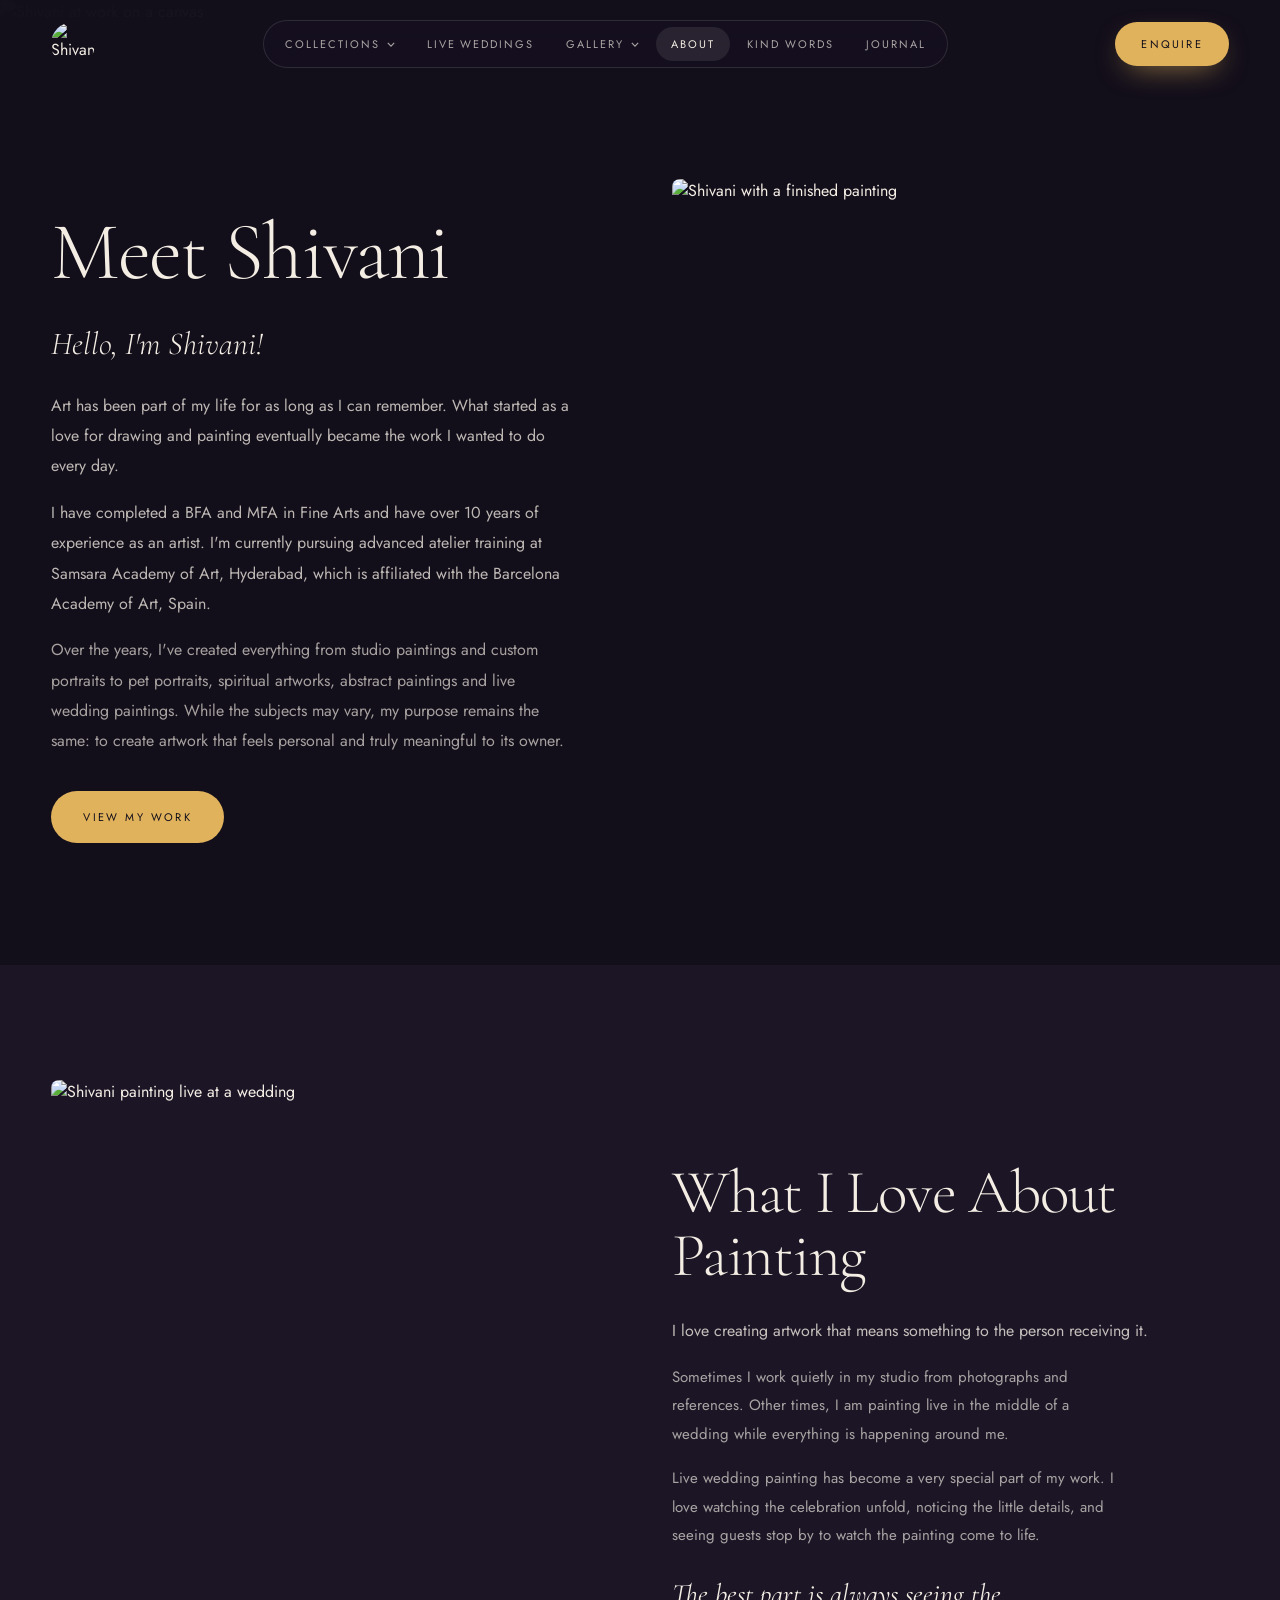
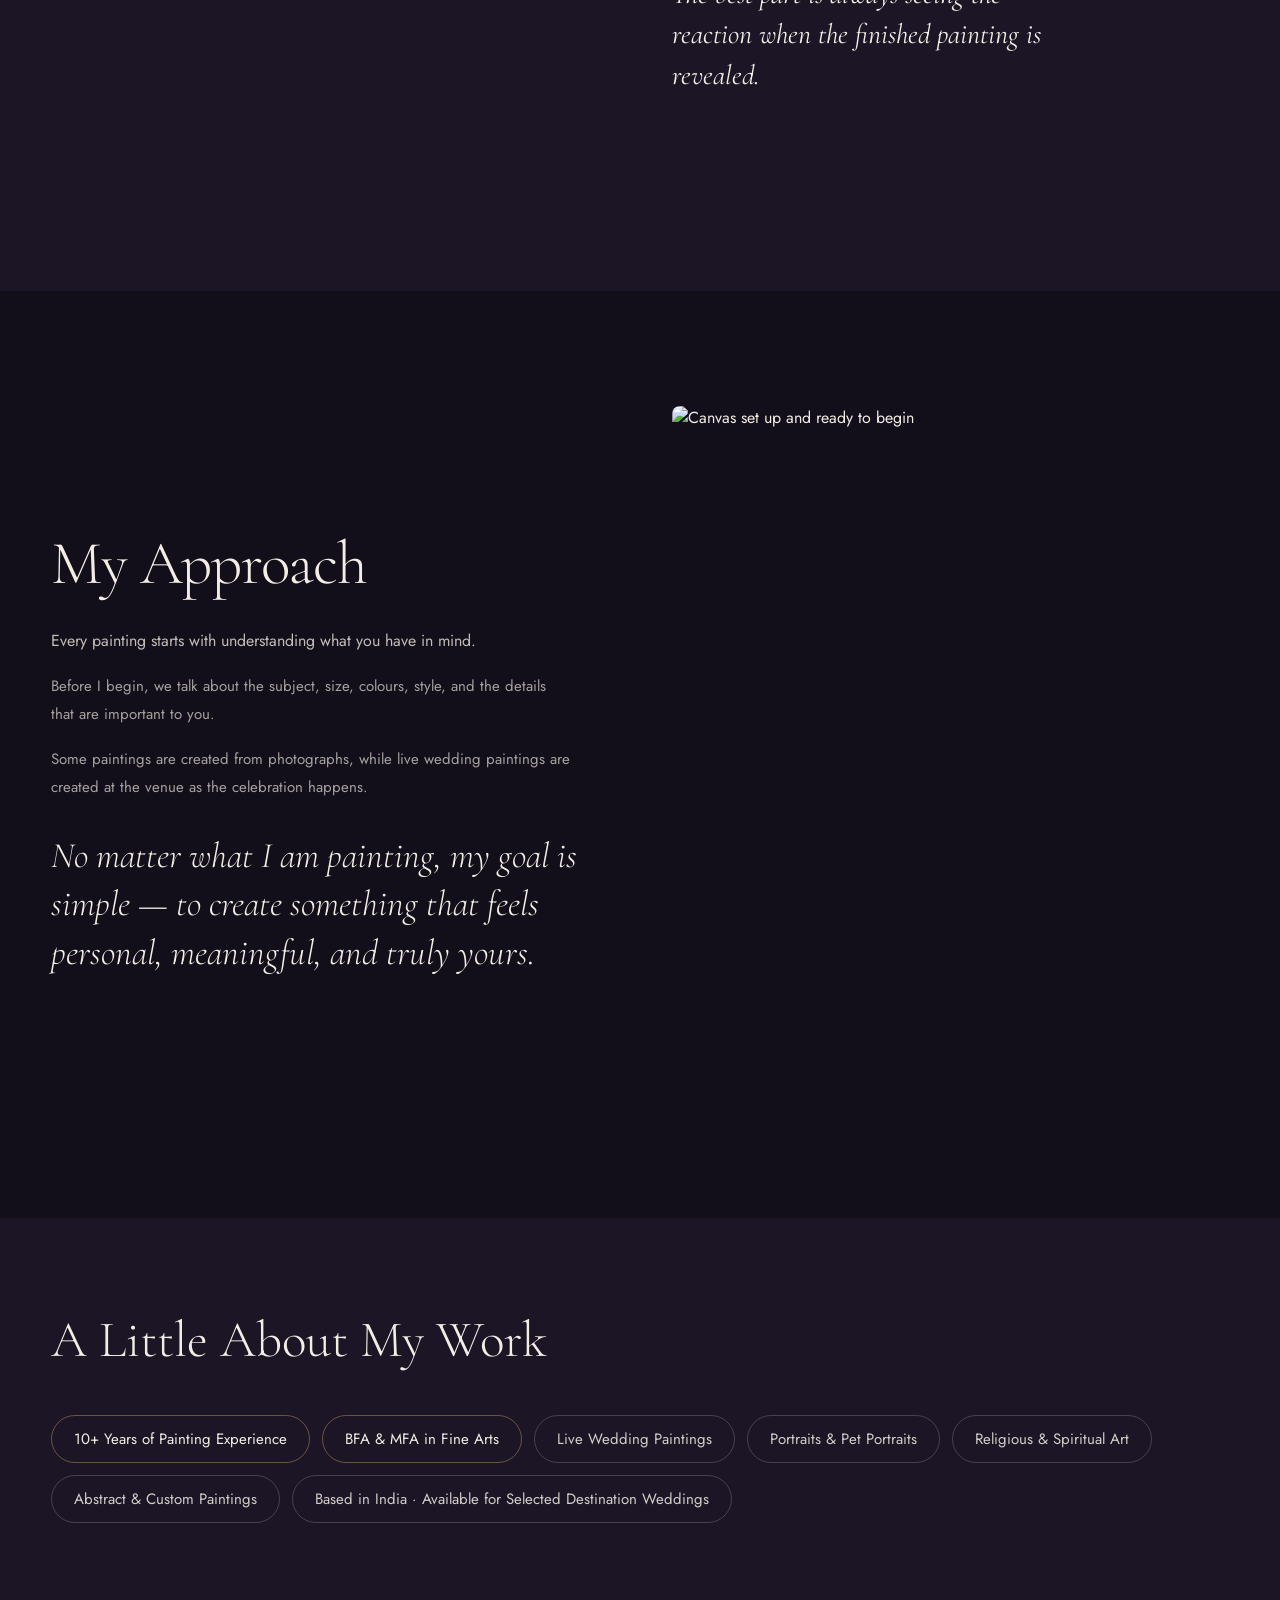
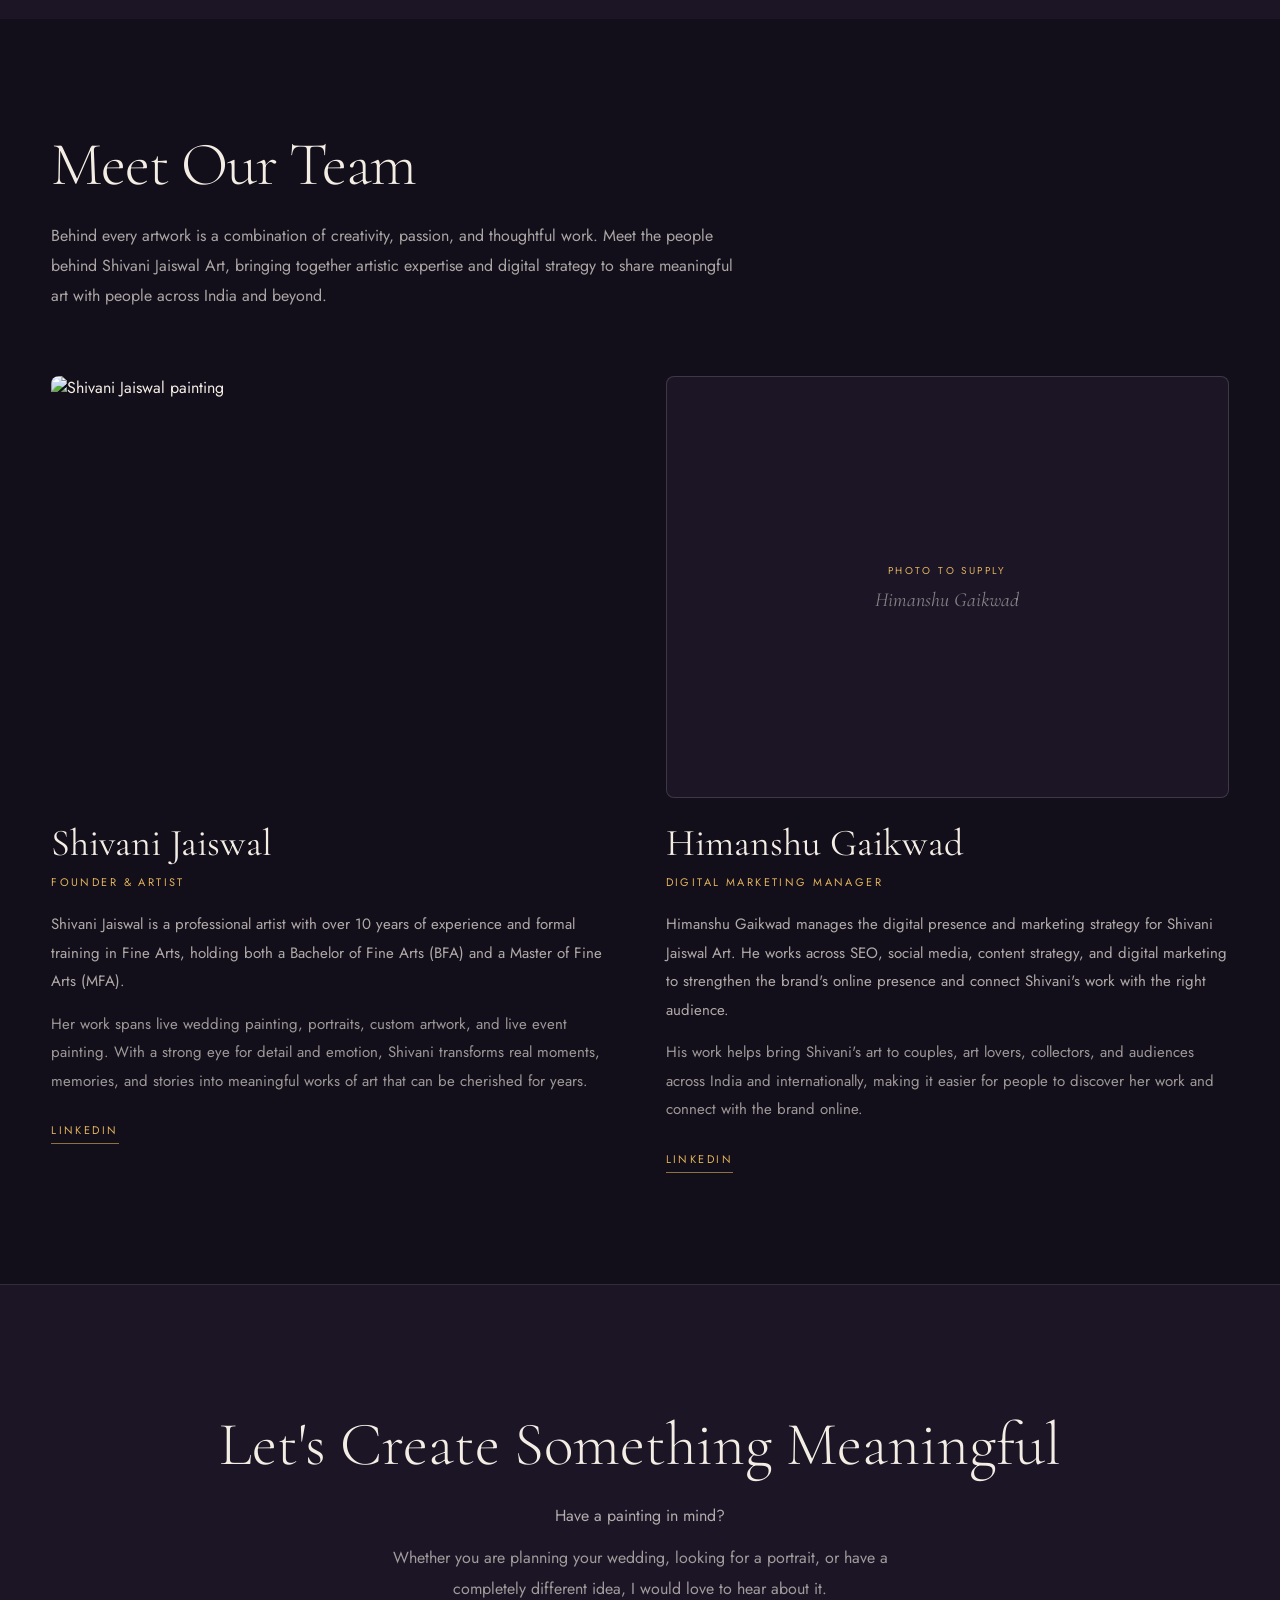
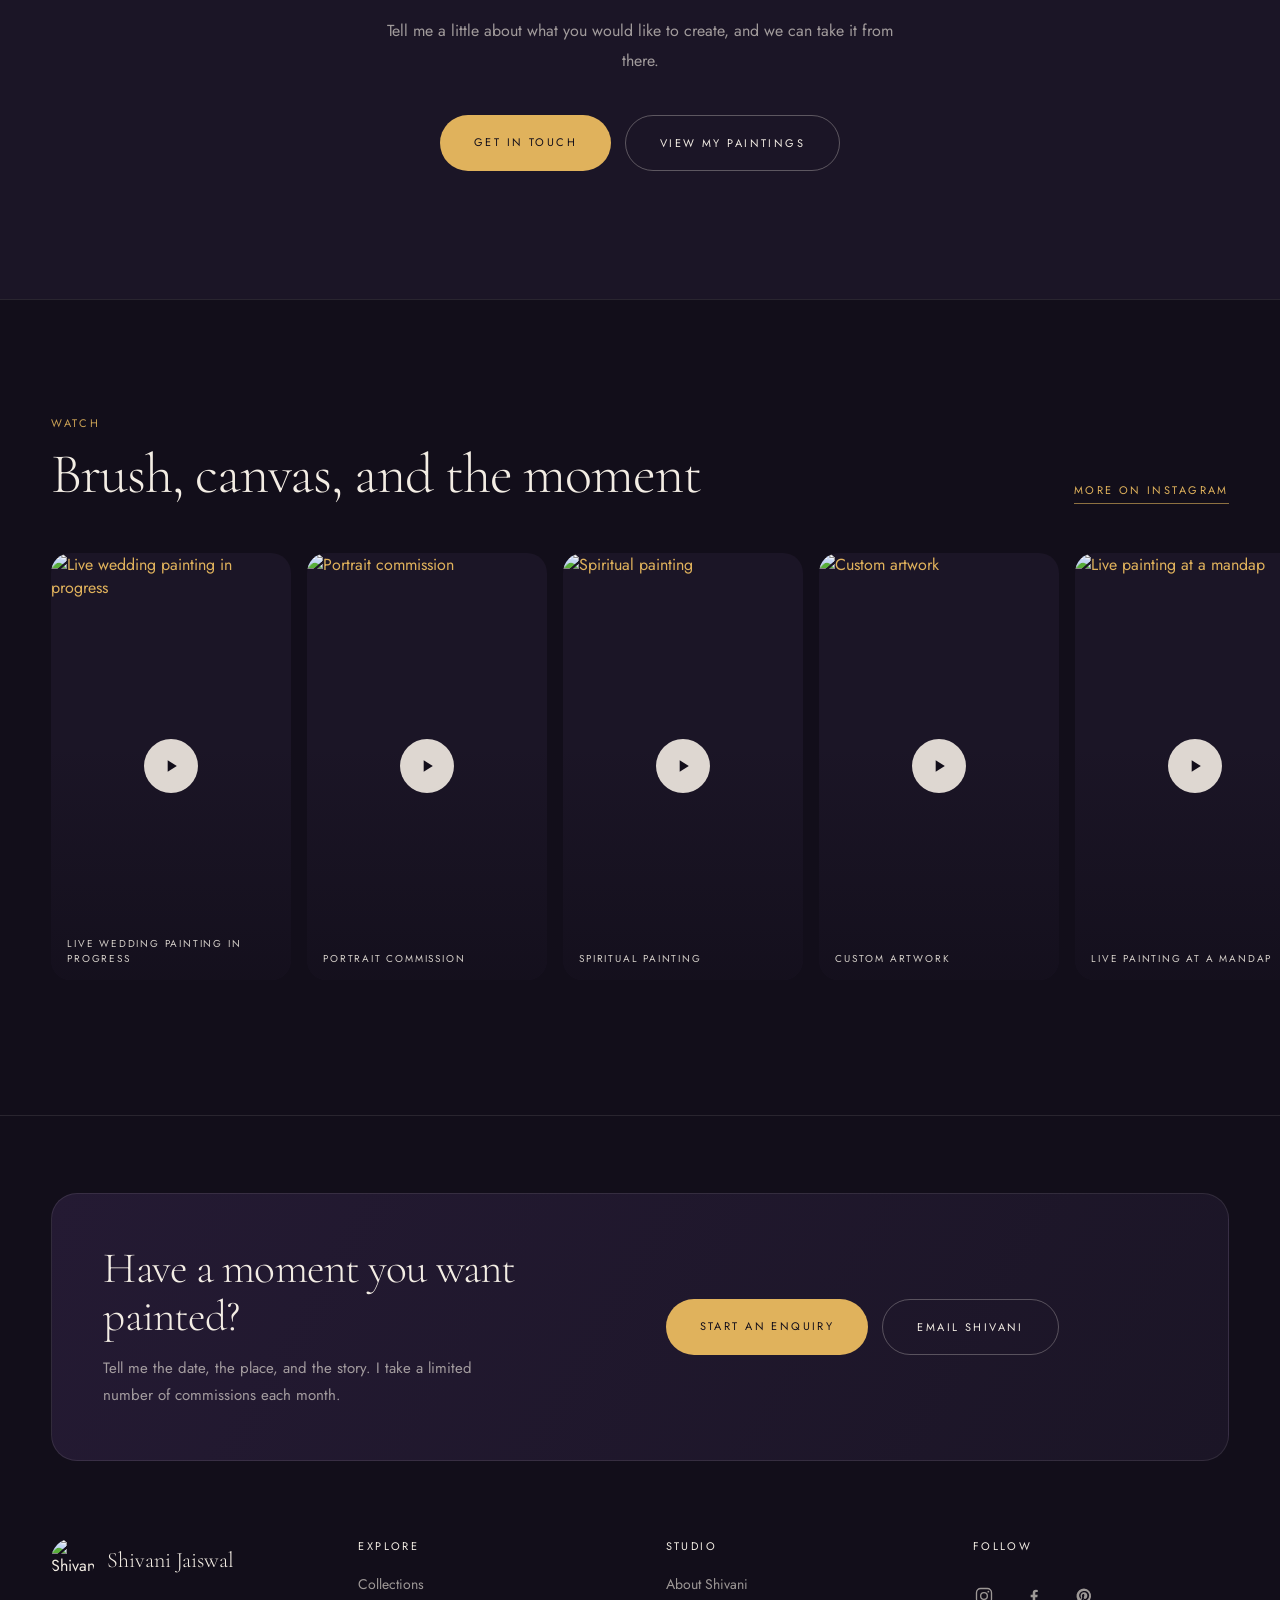
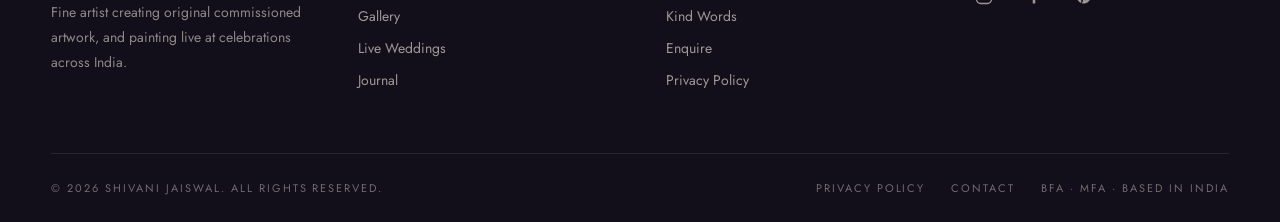
==== About.dc.html @ e884462e "Polish pass: linked home cards, testimonial carousel, even grids Home: shrink and link the "A Few Pi" ====
<!DOCTYPE html>
<html>
<head>
<meta charset="utf-8">
<meta name="viewport" content="width=device-width, initial-scale=1">
<script src="./support.js"></script>
</head>
<body>
<x-dc>
<helmet>
<title>About — Shivani Jaiswal</title>
<link rel="preconnect" href="https://fonts.googleapis.com">
<link rel="preconnect" href="https://fonts.gstatic.com" crossorigin="">
<link href="https://fonts.googleapis.com/css2?family=Cormorant+Garamond:ital,wght@0,300;0,400;1,300;1,400&amp;family=Jost:wght@300;400;500&amp;display=swap" rel="stylesheet">
<style>
  html, body { margin:0; padding:0; background:#120E1A; color:#F3EDE4; }
  body { -webkit-font-smoothing:antialiased; overflow-x:hidden; }
  * { box-sizing:border-box; }
  a { color:#E0B25C; text-decoration:none; }
  a:hover { color:#F3EDE4; }
  ::selection { background:#E0B25C; color:#120E1A; }

  .nav-group { position:relative; }
  .nav-menu { position:absolute; top:calc(100% + 12px); left:50%; transform:translate(-50%,8px); min-width:230px; padding:10px; border-radius:18px; border:1px solid rgba(243,237,228,.12); background:rgba(23,17,35,.96); backdrop-filter:blur(16px); box-shadow:0 30px 60px -24px rgba(0,0,0,.7); opacity:0; visibility:hidden; transition:opacity .25s ease, transform .25s cubic-bezier(.16,1,.3,1), visibility .25s; }
  .nav-group:hover .nav-menu, .nav-group:focus-within .nav-menu { opacity:1; visibility:visible; transform:translate(-50%,0); }
  .nav-menu a { display:block; padding:10px 14px; border-radius:12px; white-space:nowrap; color:rgba(243,237,228,.72) !important; background:transparent !important; }
  .nav-menu a:hover { color:#F3EDE4 !important; background:rgba(243,237,228,.08) !important; }
  .nav-caret { display:inline-block; margin-left:7px; vertical-align:1px; }
  @media (max-width:1024px) { .hero-img { object-position:56% 34% !important; } }
  @media (max-width:780px) { .hero-img { object-position:60% 30% !important; } #hero [data-hero-bg] { inset:0 !important; } .hero-scrim { background:linear-gradient(180deg, rgba(18,14,26,.35) 0%, rgba(18,14,26,.72) 48%, rgba(18,14,26,.96) 100%) !important; } }
  #nav-burger, #nav-scrim { display:none; }
  @media (max-width: 780px) {
    #nav-burger { display:block; width:26px; height:18px; position:relative; cursor:pointer; z-index:61; flex-shrink:0; }
    #nav-burger span { position:absolute; left:0; right:0; height:2px; background:#F3EDE4; transition:transform .3s,opacity .3s; }
    #nav-burger span:nth-child(1) { top:0; }
    #nav-burger span:nth-child(2) { top:8px; }
    #nav-burger span:nth-child(3) { top:16px; }
    header nav { position:fixed; top:0; right:0; width:min(78vw,320px); height:100vh; flex-direction:column !important; flex-wrap:nowrap !important; justify-content:center !important; align-items:flex-start !important; gap:26px !important; padding:100px 44px !important; margin:0; background:#171123 !important; border:0 !important; border-radius:0 !important; backdrop-filter:none !important; box-shadow:-30px 0 60px -20px rgba(0,0,0,.5); transform:translateX(100%); transition:transform .45s cubic-bezier(.16,1,.3,1); z-index:60; font-size:14px !important; }
    header nav a { padding:0 !important; background:transparent !important; }
    header > a[href="Enquire.dc.html"] { display:none !important; }
    #nav-toggle:checked ~ nav { transform:translateX(0); }
    #nav-scrim { display:block; position:fixed; top:0; left:0; width:100vw; height:100vh; background:rgba(10,8,14,.55); opacity:0; pointer-events:none; transition:opacity .35s; z-index:59; }
    #nav-toggle:checked ~ #nav-scrim { opacity:1; pointer-events:auto; }
    .nav-menu { position:static; transform:none !important; opacity:1 !important; visibility:visible !important; min-width:0; padding:6px 0 0; border:0; background:transparent !important; backdrop-filter:none; box-shadow:none; }
    .nav-menu a { padding:8px 0 !important; font-size:12px; letter-spacing:.14em; color:rgba(243,237,228,.55) !important; }
    .nav-caret { display:none; }
    header nav .nav-group { width:100%; }
    #nav-toggle:checked ~ #nav-burger span:nth-child(1) { transform:translateY(8px) rotate(45deg); }
    #nav-toggle:checked ~ #nav-burger span:nth-child(2) { opacity:0; }
    #nav-toggle:checked ~ #nav-burger span:nth-child(3) { transform:translateY(-8px) rotate(-45deg); }
  }
  a:focus-visible, button:focus-visible, summary:focus-visible { outline:2px solid #E0B25C; outline-offset:3px; border-radius:4px; }
  footer a[aria-label]:hover, footer a[aria-label]:focus-visible { color:#E0B25C !important; }
</style>
</helmet>

<main style="font-family:'Jost',sans-serif; background:#120E1A">
  <header style="position:fixed; top:0; left:0; right:0; z-index:60; display:flex; align-items:center; justify-content:space-between; gap:14px 24px; padding:clamp(12px,1.6vw,20px) clamp(20px,4vw,60px)">
    <a href="index.html" style="display:flex; align-items:center; gap:12px; color:#F3EDE4; flex-shrink:0">
      <img src="assets/logo.png" alt="Shivani Jaiswal" style="width:44px; height:44px; border-radius:50%; object-fit:cover">
    </a>
    <input type="checkbox" id="nav-toggle" style="position:absolute; opacity:0; pointer-events:none">
    <label for="nav-toggle" id="nav-burger" aria-label="Toggle menu"><span></span><span></span><span></span></label>
    <nav style="display:flex; align-items:center; gap:2px; padding:6px; border-radius:100px; border:1px solid rgba(243,237,228,.12); background:rgba(23,17,35,.62); backdrop-filter:blur(16px); font-size:11px; letter-spacing:.18em; text-transform:uppercase">
      <span class="nav-group"><a href="Collections.dc.html" style="padding:9px 15px; border-radius:100px; color:rgba(243,237,228,.68); background:transparent; transition:color .3s,background .3s">Collections<svg class="nav-caret" viewBox="0 0 10 6" width="8" height="5" aria-hidden="true"><path d="M1 1l4 4 4-4" fill="none" stroke="currentColor" stroke-width="1.4"></path></svg></a><span class="nav-menu"><a href="Collections.dc.html#portraits">Portraits</a><a href="Collections.dc.html#pets">Pet Portraits</a><a href="Collections.dc.html#spiritual">Spiritual Art</a><a href="Collections.dc.html#abstract">Abstract Art</a><a href="Collections.dc.html#fabric">Fabric Painting</a><a href="Collections.dc.html#custom">Custom Artwork</a><a href="Collections.dc.html#events">Live Event Painting</a><a href="Collections.dc.html#hospitality">Hotels &amp; Hospitality</a><a href="Collections.dc.html#weddings">Live Wedding Painting</a></span></span><a href="Live Wedding Painting.dc.html" style="padding:9px 15px; border-radius:100px; color:rgba(243,237,228,.68); background:transparent; transition:color .3s,background .3s">Live Weddings</a><span class="nav-group"><a href="Gallery.dc.html" style="padding:9px 15px; border-radius:100px; color:rgba(243,237,228,.68); background:transparent; transition:color .3s,background .3s">Gallery<svg class="nav-caret" viewBox="0 0 10 6" width="8" height="5" aria-hidden="true"><path d="M1 1l4 4 4-4" fill="none" stroke="currentColor" stroke-width="1.4"></path></svg></a><span class="nav-menu"><a href="Gallery.dc.html#live-weddings">Live Weddings</a><a href="Gallery.dc.html#portraits">Portraits</a><a href="Gallery.dc.html#pets">Pet Portraits</a><a href="Gallery.dc.html#spiritual">Spiritual Art</a><a href="Gallery.dc.html#custom">Custom Work</a><a href="Gallery.dc.html#behind">Behind the Scenes</a></span></span><a href="About.dc.html" style="padding:9px 15px; border-radius:100px; color:#F3EDE4; background:rgba(243,237,228,.09); transition:color .3s,background .3s">About</a><a href="Kind Words.dc.html" style="padding:9px 15px; border-radius:100px; color:rgba(243,237,228,.68); background:transparent; transition:color .3s,background .3s">Kind Words</a><a href="Blog.dc.html" style="padding:9px 15px; border-radius:100px; color:rgba(243,237,228,.68); background:transparent; transition:color .3s,background .3s">Journal</a>
    </nav>
    <a href="Enquire.dc.html" style="flex-shrink:0; font-size:11px; letter-spacing:.2em; text-transform:uppercase; background:#E0B25C; color:#120E1A; padding:14px 26px; border-radius:100px; box-shadow:0 10px 30px -12px rgba(224,178,92,.8)">Enquire</a>
    <label for="nav-toggle" id="nav-scrim" aria-hidden="true"></label>
  </header>

  <section style="position:relative; min-height:82vh; display:flex; align-items:flex-end; overflow:hidden">
    <img src="assets/about-artist.jpg" alt="Shivani at work on a canvas" class="hero-img" style="position:absolute; inset:0; width:100%; height:100%; object-fit:cover; object-position:50% 30%">
    <div style="position:absolute; inset:0; background:linear-gradient(105deg, rgba(18,14,26,.95) 0%, rgba(18,14,26,.7) 52%, rgba(18,14,26,.35) 100%)"></div>
    <div style="position:absolute; inset:0; background:linear-gradient(180deg, rgba(18,14,26,.8) 0%, rgba(18,14,26,.35) 40%, rgba(18,14,26,.95) 100%)"></div>
    <div style="position:relative; width:100%; padding:clamp(120px,14vw,180px) clamp(20px,4vw,60px) clamp(56px,7vw,96px)">
    <div style="max-width:1440px; margin:0 auto; display:grid; grid-template-columns:repeat(auto-fit,minmax(320px,1fr)); gap:clamp(40px,5vw,84px); align-items:center">
      <div>
        <h1 style="font-family:'Cormorant Garamond',serif; font-weight:300; font-size:clamp(44px,6.4vw,100px); line-height:.98; letter-spacing:-.02em; margin:0 0 30px">Meet Shivani</h1>
        <p style="font-family:'Cormorant Garamond',serif; font-style:italic; font-size:clamp(22px,2.6vw,32px); font-weight:300; line-height:1.4; margin:0 0 24px">Hello, I'm Shivani!</p>
        <p style="font-size:16px; line-height:1.9; margin:0 0 16px; color:rgba(243,237,228,.76); max-width:52ch">Art has been part of my life for as long as I can remember. What started as a love for drawing and painting eventually became the work I wanted to do every day.</p>
        <p style="font-size:16px; line-height:1.9; margin:0 0 16px; color:rgba(243,237,228,.76); max-width:52ch">I have completed a BFA and MFA in Fine Arts and have over 10 years of experience as an artist. I&#x27;m currently pursuing advanced atelier training at Samsara Academy of Art, Hyderabad, which is affiliated with the Barcelona Academy of Art, Spain.</p>
        <p style="font-size:16px; line-height:1.9; margin:0 0 34px; color:rgba(243,237,228,.66); max-width:52ch">Over the years, I&#x27;ve created everything from studio paintings and custom portraits to pet portraits, spiritual artworks, abstract paintings and live wedding paintings. While the subjects may vary, my purpose remains the same: to create artwork that feels personal and truly meaningful to its owner.</p>
        <a href="Gallery.dc.html" style="display:inline-block; font-size:11px; letter-spacing:.22em; text-transform:uppercase; background:#E0B25C; color:#120E1A; padding:18px 32px; border-radius:100px">View My Work</a>
      </div>
      <img src="assets/shivani-with-painting.jpg" alt="Shivani with a finished painting" style="width:100%; aspect-ratio:4/5; object-fit:cover; border-radius:8px">
    </div>
    </div>
  </section>

  <section data-reveal="" style="padding:clamp(70px,9vw,130px) clamp(20px,4vw,60px); background:#1B1526">
    <div style="max-width:1440px; margin:0 auto; display:grid; grid-template-columns:repeat(auto-fit,minmax(320px,1fr)); gap:clamp(36px,5vw,80px); align-items:center">
      <img src="assets/shivani-painting-mandap-live.jpg" alt="Shivani painting live at a wedding" style="width:100%; aspect-ratio:4/5; object-fit:cover; border-radius:8px">
      <div>
        <h2 style="font-family:'Cormorant Garamond',serif; font-weight:300; font-size:clamp(34px,4.8vw,74px); line-height:1.04; letter-spacing:-.02em; margin:0 0 28px">What I Love About Painting</h2>
        <p style="font-size:16px; line-height:1.9; margin:0 0 16px; color:rgba(243,237,228,.78); max-width:50ch">I love creating artwork that means something to the person receiving it.</p>
        <p style="font-size:15px; line-height:1.9; margin:0 0 16px; color:rgba(243,237,228,.66); max-width:50ch">Sometimes I work quietly in my studio from photographs and references. Other times, I am painting live in the middle of a wedding while everything is happening around me.</p>
        <p style="font-size:15px; line-height:1.9; margin:0 0 24px; color:rgba(243,237,228,.66); max-width:50ch">Live wedding painting has become a very special part of my work. I love watching the celebration unfold, noticing the little details, and seeing guests stop by to watch the painting come to life.</p>
        <p style="font-family:'Cormorant Garamond',serif; font-style:italic; font-size:clamp(20px,2.4vw,28px); line-height:1.45; margin:0; max-width:34ch">The best part is always seeing the reaction when the finished painting is revealed.</p>
      </div>
    </div>
  </section>

  <section data-reveal="" style="padding:clamp(70px,9vw,130px) clamp(20px,4vw,60px)">
    <div style="max-width:1440px; margin:0 auto; display:grid; grid-template-columns:repeat(auto-fit,minmax(320px,1fr)); gap:clamp(36px,5vw,80px); align-items:center">
      <div>
        <h2 style="font-family:'Cormorant Garamond',serif; font-weight:300; font-size:clamp(34px,4.8vw,74px); line-height:1.04; letter-spacing:-.02em; margin:0 0 30px">My Approach</h2>
        <p style="font-size:16px; line-height:1.9; margin:0 0 16px; color:rgba(243,237,228,.78); max-width:58ch">Every painting starts with understanding what you have in mind.</p>
        <p style="font-size:15px; line-height:1.9; margin:0 0 16px; color:rgba(243,237,228,.66); max-width:58ch">Before I begin, we talk about the subject, size, colours, style, and the details that are important to you.</p>
        <p style="font-size:15px; line-height:1.9; margin:0 0 30px; color:rgba(243,237,228,.66); max-width:58ch">Some paintings are created from photographs, while live wedding paintings are created at the venue as the celebration happens.</p>
        <p style="font-family:'Cormorant Garamond',serif; font-style:italic; font-size:clamp(22px,2.8vw,36px); font-weight:300; line-height:1.35; margin:0; max-width:38ch">No matter what I am painting, my goal is simple — to create something that feels personal, meaningful, and truly yours.</p>
      </div>
      <img src="assets/live-easel-setup.jpg" alt="Canvas set up and ready to begin" style="width:100%; aspect-ratio:4/5; object-fit:cover; border-radius:8px">
    </div>
  </section>

  <section data-reveal="" style="padding:clamp(60px,7.5vw,110px) clamp(20px,4vw,60px); background:#1B1526">
    <div style="max-width:1440px; margin:0 auto">
      <h2 style="font-family:'Cormorant Garamond',serif; font-weight:300; font-size:clamp(30px,4vw,58px); line-height:1.04; margin:0 0 clamp(30px,3.8vw,48px)">A Little About My Work</h2>
      <div style="display:flex; flex-wrap:wrap; gap:12px">
        <span style="border:1px solid rgba(224,178,92,.4); border-radius:100px; padding:12px 22px; font-size:15px; color:#F3EDE4">10+ Years of Painting Experience</span>
        <span style="border:1px solid rgba(224,178,92,.4); border-radius:100px; padding:12px 22px; font-size:15px; color:#F3EDE4">BFA &amp; MFA in Fine Arts</span>
        <span style="border:1px solid rgba(243,237,228,.2); border-radius:100px; padding:12px 22px; font-size:15px; color:rgba(243,237,228,.85)">Live Wedding Paintings</span>
        <span style="border:1px solid rgba(243,237,228,.2); border-radius:100px; padding:12px 22px; font-size:15px; color:rgba(243,237,228,.85)">Portraits &amp; Pet Portraits</span>
        <span style="border:1px solid rgba(243,237,228,.2); border-radius:100px; padding:12px 22px; font-size:15px; color:rgba(243,237,228,.85)">Religious &amp; Spiritual Art</span>
        <span style="border:1px solid rgba(243,237,228,.2); border-radius:100px; padding:12px 22px; font-size:15px; color:rgba(243,237,228,.85)">Abstract &amp; Custom Paintings</span>
        <span style="border:1px solid rgba(243,237,228,.2); border-radius:100px; padding:12px 22px; font-size:15px; color:rgba(243,237,228,.85)">Based in India · Available for Selected Destination Weddings</span>
      </div>
    </div>
  </section>

  <section id="team" data-reveal="" style="padding:clamp(70px,9vw,130px) clamp(20px,4vw,60px)">
    <div style="max-width:1440px; margin:0 auto">
      <div style="max-width:700px; margin-bottom:clamp(40px,5vw,70px)">
        <h2 style="font-family:'Cormorant Garamond',serif; font-weight:300; font-size:clamp(34px,4.8vw,74px); line-height:1.02; letter-spacing:-.02em; margin:0 0 24px">Meet Our Team</h2>
        <p style="font-size:16px; line-height:1.9; margin:0; color:rgba(243,237,228,.68)">Behind every artwork is a combination of creativity, passion, and thoughtful work. Meet the people behind Shivani Jaiswal Art, bringing together artistic expertise and digital strategy to share meaningful art with people across India and beyond.</p>
      </div>
      <div style="display:grid; grid-template-columns:repeat(auto-fit,minmax(320px,1fr)); gap:clamp(30px,4vw,60px)">
        <article style="display:flex; flex-direction:column; gap:22px">
          <img src="assets/shivani-painting-live.jpg" alt="Shivani Jaiswal painting" style="width:100%; aspect-ratio:4/3; object-fit:cover; object-position:50% 30%; border-radius:8px">
          <div>
            <h3 style="font-family:'Cormorant Garamond',serif; font-weight:400; font-size:clamp(26px,3vw,38px); margin:0 0 8px">Shivani Jaiswal</h3>
            <div style="font-size:11px; letter-spacing:.22em; text-transform:uppercase; color:#E0B25C; margin-bottom:20px">Founder &amp; Artist</div>
            <p style="font-size:15px; line-height:1.9; margin:0 0 14px; color:rgba(243,237,228,.7)">Shivani Jaiswal is a professional artist with over 10 years of experience and formal training in Fine Arts, holding both a Bachelor of Fine Arts (BFA) and a Master of Fine Arts (MFA).</p>
            <p style="font-size:15px; line-height:1.9; margin:0 0 22px; color:rgba(243,237,228,.62)">Her work spans live wedding painting, portraits, custom artwork, and live event painting. With a strong eye for detail and emotion, Shivani transforms real moments, memories, and stories into meaningful works of art that can be cherished for years.</p>
            <a href="https://www.linkedin.com/in/artist-shivani-jaiswal/" style="font-size:11px; letter-spacing:.22em; text-transform:uppercase; border-bottom:1px solid rgba(224,178,92,.6); padding-bottom:5px">LinkedIn</a>
          </div>
        </article>
        <article style="display:flex; flex-direction:column; gap:22px">
          <div style="width:100%; aspect-ratio:4/3; border:1px solid rgba(243,237,228,.16); background:#1B1526; border-radius:8px; display:grid; place-items:center; text-align:center; padding:24px">
            <div>
              <div style="font-size:10px; letter-spacing:.24em; text-transform:uppercase; color:#E0B25C; margin-bottom:10px">Photo to supply</div>
              <div style="font-family:'Cormorant Garamond',serif; font-style:italic; font-size:20px; color:rgba(243,237,228,.5)">Himanshu Gaikwad</div>
            </div>
          </div>
          <div>
            <h3 style="font-family:'Cormorant Garamond',serif; font-weight:400; font-size:clamp(26px,3vw,38px); margin:0 0 8px">Himanshu Gaikwad</h3>
            <div style="font-size:11px; letter-spacing:.22em; text-transform:uppercase; color:#E0B25C; margin-bottom:20px">Digital Marketing Manager</div>
            <p style="font-size:15px; line-height:1.9; margin:0 0 14px; color:rgba(243,237,228,.7)">Himanshu Gaikwad manages the digital presence and marketing strategy for Shivani Jaiswal Art. He works across SEO, social media, content strategy, and digital marketing to strengthen the brand's online presence and connect Shivani's work with the right audience.</p>
            <p style="font-size:15px; line-height:1.9; margin:0 0 22px; color:rgba(243,237,228,.62)">His work helps bring Shivani's art to couples, art lovers, collectors, and audiences across India and internationally, making it easier for people to discover her work and connect with the brand online.</p>
            <a href="https://www.linkedin.com/in/himanshu-gaikwad-digital-marketing/" style="font-size:11px; letter-spacing:.22em; text-transform:uppercase; border-bottom:1px solid rgba(224,178,92,.6); padding-bottom:5px">LinkedIn</a>
          </div>
        </article>
      </div>
    </div>
  </section>

  <section style="border-top:1px solid rgba(243,237,228,.1); padding:clamp(80px,10vw,140px) clamp(20px,4vw,60px); background:#1B1526">
    <div style="max-width:900px; margin:0 auto; text-align:center">
      <h2 style="font-family:'Cormorant Garamond',serif; font-weight:300; font-size:clamp(34px,4.8vw,74px); line-height:1.04; margin:0 0 24px">Let's Create Something Meaningful</h2>
      <p style="font-size:16px; line-height:1.9; margin:0 auto 12px; max-width:52ch; color:rgba(243,237,228,.7)">Have a painting in mind?</p>
      <p style="font-size:16px; line-height:1.9; margin:0 auto 12px; max-width:52ch; color:rgba(243,237,228,.62)">Whether you are planning your wedding, looking for a portrait, or have a completely different idea, I would love to hear about it.</p>
      <p style="font-size:16px; line-height:1.9; margin:0 auto 38px; max-width:52ch; color:rgba(243,237,228,.62)">Tell me a little about what you would like to create, and we can take it from there.</p>
      <div style="display:flex; flex-wrap:wrap; gap:14px; justify-content:center">
        <a href="Enquire.dc.html" style="font-size:11px; letter-spacing:.22em; text-transform:uppercase; background:#E0B25C; color:#120E1A; padding:19px 34px; border-radius:100px">Get in Touch</a>
        <a href="Gallery.dc.html" style="font-size:11px; letter-spacing:.22em; text-transform:uppercase; border:1px solid rgba(243,237,228,.3); color:#F3EDE4; padding:19px 34px; border-radius:100px">View My Paintings</a>
      </div>
    </div>
  </section>

  <section data-video-reel="" data-reveal="" style="border-top:1px solid rgba(243,237,228,.1); padding:clamp(70px,9vw,120px) 0">
    <div style="max-width:1440px; margin:0 auto; padding:0 clamp(20px,4vw,60px); display:flex; flex-wrap:wrap; align-items:flex-end; justify-content:space-between; gap:18px 40px; margin-bottom:clamp(28px,3.4vw,44px)">
      <div>
        <div style="font-size:11px; letter-spacing:.24em; text-transform:uppercase; color:rgba(224,178,92,.9); margin-bottom:14px">Watch</div>
        <h2 style="font-family:'Cormorant Garamond',serif; font-weight:300; font-size:clamp(32px,4.4vw,64px); line-height:1.04; letter-spacing:-.02em; margin:0">Brush, canvas, and the moment</h2>
      </div>
      <a href="https://www.instagram.com/shivanijaiswalart/" target="_blank" rel="noopener" style="font-size:11px; letter-spacing:.22em; text-transform:uppercase; border-bottom:1px solid rgba(224,178,92,.6); padding-bottom:5px">More on Instagram</a>
    </div>
    <div style="display:flex; gap:16px; overflow-x:auto; scroll-snap-type:x mandatory; padding:6px clamp(20px,4vw,60px) 20px; -webkit-overflow-scrolling:touch">
        <a href="https://www.instagram.com/shivanijaiswalart/" target="_blank" rel="noopener" style="position:relative; flex:0 0 auto; width:min(240px,62vw); aspect-ratio:9/16; border-radius:20px; overflow:hidden; scroll-snap-align:center; background:#1B1526; display:block">
          <img src="assets/reel-live-wedding-1.jpg" alt="Live wedding painting in progress" loading="lazy" style="position:absolute; inset:0; width:100%; height:100%; object-fit:cover">
          <span style="position:absolute; inset:0; background:linear-gradient(180deg,rgba(18,14,26,0) 45%,rgba(18,14,26,.75) 100%)"></span>
          <span style="position:absolute; top:50%; left:50%; transform:translate(-50%,-50%); width:54px; height:54px; border-radius:50%; background:rgba(243,237,228,.9); display:flex; align-items:center; justify-content:center">
            <svg viewBox="0 0 24 24" width="20" height="20" aria-hidden="true"><path d="M8 5v14l11-7z" fill="#120E1A"></path></svg>
          </span>
          <span style="position:absolute; left:16px; right:16px; bottom:14px; font-size:10px; letter-spacing:.18em; text-transform:uppercase; color:rgba(243,237,228,.86)">Live wedding painting in progress</span>
        </a>
        <a href="https://www.instagram.com/shivanijaiswalart/" target="_blank" rel="noopener" style="position:relative; flex:0 0 auto; width:min(240px,62vw); aspect-ratio:9/16; border-radius:20px; overflow:hidden; scroll-snap-align:center; background:#1B1526; display:block">
          <img src="assets/reel-portrait.jpg" alt="Portrait commission" loading="lazy" style="position:absolute; inset:0; width:100%; height:100%; object-fit:cover">
          <span style="position:absolute; inset:0; background:linear-gradient(180deg,rgba(18,14,26,0) 45%,rgba(18,14,26,.75) 100%)"></span>
          <span style="position:absolute; top:50%; left:50%; transform:translate(-50%,-50%); width:54px; height:54px; border-radius:50%; background:rgba(243,237,228,.9); display:flex; align-items:center; justify-content:center">
            <svg viewBox="0 0 24 24" width="20" height="20" aria-hidden="true"><path d="M8 5v14l11-7z" fill="#120E1A"></path></svg>
          </span>
          <span style="position:absolute; left:16px; right:16px; bottom:14px; font-size:10px; letter-spacing:.18em; text-transform:uppercase; color:rgba(243,237,228,.86)">Portrait commission</span>
        </a>
        <a href="https://www.instagram.com/shivanijaiswalart/" target="_blank" rel="noopener" style="position:relative; flex:0 0 auto; width:min(240px,62vw); aspect-ratio:9/16; border-radius:20px; overflow:hidden; scroll-snap-align:center; background:#1B1526; display:block">
          <img src="assets/reel-spiritual.jpg" alt="Spiritual painting" loading="lazy" style="position:absolute; inset:0; width:100%; height:100%; object-fit:cover">
          <span style="position:absolute; inset:0; background:linear-gradient(180deg,rgba(18,14,26,0) 45%,rgba(18,14,26,.75) 100%)"></span>
          <span style="position:absolute; top:50%; left:50%; transform:translate(-50%,-50%); width:54px; height:54px; border-radius:50%; background:rgba(243,237,228,.9); display:flex; align-items:center; justify-content:center">
            <svg viewBox="0 0 24 24" width="20" height="20" aria-hidden="true"><path d="M8 5v14l11-7z" fill="#120E1A"></path></svg>
          </span>
          <span style="position:absolute; left:16px; right:16px; bottom:14px; font-size:10px; letter-spacing:.18em; text-transform:uppercase; color:rgba(243,237,228,.86)">Spiritual painting</span>
        </a>
        <a href="https://www.instagram.com/shivanijaiswalart/" target="_blank" rel="noopener" style="position:relative; flex:0 0 auto; width:min(240px,62vw); aspect-ratio:9/16; border-radius:20px; overflow:hidden; scroll-snap-align:center; background:#1B1526; display:block">
          <img src="assets/reel-custom-artwork.jpg" alt="Custom artwork" loading="lazy" style="position:absolute; inset:0; width:100%; height:100%; object-fit:cover">
          <span style="position:absolute; inset:0; background:linear-gradient(180deg,rgba(18,14,26,0) 45%,rgba(18,14,26,.75) 100%)"></span>
          <span style="position:absolute; top:50%; left:50%; transform:translate(-50%,-50%); width:54px; height:54px; border-radius:50%; background:rgba(243,237,228,.9); display:flex; align-items:center; justify-content:center">
            <svg viewBox="0 0 24 24" width="20" height="20" aria-hidden="true"><path d="M8 5v14l11-7z" fill="#120E1A"></path></svg>
          </span>
          <span style="position:absolute; left:16px; right:16px; bottom:14px; font-size:10px; letter-spacing:.18em; text-transform:uppercase; color:rgba(243,237,228,.86)">Custom artwork</span>
        </a>
        <a href="https://www.instagram.com/shivanijaiswalart/" target="_blank" rel="noopener" style="position:relative; flex:0 0 auto; width:min(240px,62vw); aspect-ratio:9/16; border-radius:20px; overflow:hidden; scroll-snap-align:center; background:#1B1526; display:block">
          <img src="assets/reel-live-wedding-2.jpg" alt="Live painting at a mandap" loading="lazy" style="position:absolute; inset:0; width:100%; height:100%; object-fit:cover">
          <span style="position:absolute; inset:0; background:linear-gradient(180deg,rgba(18,14,26,0) 45%,rgba(18,14,26,.75) 100%)"></span>
          <span style="position:absolute; top:50%; left:50%; transform:translate(-50%,-50%); width:54px; height:54px; border-radius:50%; background:rgba(243,237,228,.9); display:flex; align-items:center; justify-content:center">
            <svg viewBox="0 0 24 24" width="20" height="20" aria-hidden="true"><path d="M8 5v14l11-7z" fill="#120E1A"></path></svg>
          </span>
          <span style="position:absolute; left:16px; right:16px; bottom:14px; font-size:10px; letter-spacing:.18em; text-transform:uppercase; color:rgba(243,237,228,.86)">Live painting at a mandap</span>
        </a>
        <a href="https://www.instagram.com/shivanijaiswalart/" target="_blank" rel="noopener" style="position:relative; flex:0 0 auto; width:min(240px,62vw); aspect-ratio:9/16; border-radius:20px; overflow:hidden; scroll-snap-align:center; background:#1B1526; display:block">
          <img src="assets/reel-custom.jpg" alt="A commission being finished" loading="lazy" style="position:absolute; inset:0; width:100%; height:100%; object-fit:cover">
          <span style="position:absolute; inset:0; background:linear-gradient(180deg,rgba(18,14,26,0) 45%,rgba(18,14,26,.75) 100%)"></span>
          <span style="position:absolute; top:50%; left:50%; transform:translate(-50%,-50%); width:54px; height:54px; border-radius:50%; background:rgba(243,237,228,.9); display:flex; align-items:center; justify-content:center">
            <svg viewBox="0 0 24 24" width="20" height="20" aria-hidden="true"><path d="M8 5v14l11-7z" fill="#120E1A"></path></svg>
          </span>
          <span style="position:absolute; left:16px; right:16px; bottom:14px; font-size:10px; letter-spacing:.18em; text-transform:uppercase; color:rgba(243,237,228,.86)">A commission being finished</span>
        </a>
    </div>
  </section>
  <footer style="border-top:1px solid rgba(243,237,228,.1); padding:clamp(50px,6vw,80px) clamp(20px,4vw,60px) 0">
    <div style="max-width:1440px; margin:0 auto">
      <div style="display:grid; grid-template-columns:repeat(auto-fit,minmax(300px,1fr)); gap:clamp(30px,4vw,56px); align-items:center; padding:clamp(32px,4vw,56px); border-radius:26px; background:linear-gradient(120deg,#241A33 0%,#1B1526 100%); border:1px solid rgba(243,237,228,.1)">
        <div>
          <h2 style="font-family:'Cormorant Garamond',serif; font-weight:300; font-size:clamp(28px,3.4vw,48px); line-height:1.1; letter-spacing:-.02em; margin:0 0 14px">Have a moment you want painted?</h2>
          <p style="font-size:15px; line-height:1.8; margin:0; color:rgba(243,237,228,.62); max-width:46ch">Tell me the date, the place, and the story. I take a limited number of commissions each month.</p>
        </div>
        <div style="display:flex; flex-wrap:wrap; gap:14px; justify-self:start">
          <a href="Enquire.dc.html" style="font-size:11px; letter-spacing:.22em; text-transform:uppercase; background:#E0B25C; color:#120E1A; padding:19px 34px; border-radius:100px">Start an Enquiry</a>
          <a href="mailto:hello@shivanijaiswalart.com" style="font-size:11px; letter-spacing:.22em; text-transform:uppercase; border:1px solid rgba(243,237,228,.28); color:#F3EDE4; padding:19px 34px; border-radius:100px">Email Shivani</a>
        </div>
      </div>

      <div style="display:grid; grid-template-columns:repeat(auto-fit,minmax(200px,1fr)); gap:clamp(30px,4vw,56px); padding:clamp(48px,6vw,80px) 0 clamp(36px,4vw,56px)">
        <div style="grid-column:span 1; min-width:220px">
          <a href="index.html" style="display:flex; align-items:center; gap:12px; color:#F3EDE4; margin-bottom:18px">
            <img src="assets/logo.png" alt="Shivani Jaiswal" style="width:44px; height:44px; border-radius:50%; object-fit:cover">
            <span style="font-family:'Cormorant Garamond',serif; font-size:22px; font-weight:300">Shivani Jaiswal</span>
          </a>
          <p style="font-size:14px; line-height:1.8; margin:0; color:rgba(243,237,228,.55); max-width:34ch">Fine artist creating original commissioned artwork, and painting live at celebrations across India.</p>
        </div>
        <div>
          <div style="font-size:11px; letter-spacing:.22em; text-transform:uppercase; color:#F3EDE4; margin-bottom:20px">Explore</div>
          <a href="Collections.dc.html" style="display:block; font-size:14px; color:rgba(243,237,228,.62); margin-bottom:12px">Collections</a><a href="Gallery.dc.html" style="display:block; font-size:14px; color:rgba(243,237,228,.62); margin-bottom:12px">Gallery</a><a href="Live Wedding Painting.dc.html" style="display:block; font-size:14px; color:rgba(243,237,228,.62); margin-bottom:12px">Live Weddings</a><a href="Blog.dc.html" style="display:block; font-size:14px; color:rgba(243,237,228,.62); margin-bottom:12px">Journal</a>
        </div>
        <div>
          <div style="font-size:11px; letter-spacing:.22em; text-transform:uppercase; color:#F3EDE4; margin-bottom:20px">Studio</div>
          <a href="About.dc.html" style="display:block; font-size:14px; color:rgba(243,237,228,.62); margin-bottom:12px">About Shivani</a><a href="Kind Words.dc.html" style="display:block; font-size:14px; color:rgba(243,237,228,.62); margin-bottom:12px">Kind Words</a><a href="Enquire.dc.html" style="display:block; font-size:14px; color:rgba(243,237,228,.62); margin-bottom:12px">Enquire</a><a href="Privacy.dc.html" style="display:block; font-size:14px; color:rgba(243,237,228,.62); margin-bottom:12px">Privacy Policy</a>
        </div>
        <div>
          <div style="font-size:11px; letter-spacing:.22em; text-transform:uppercase; color:#F3EDE4; margin-bottom:20px">Follow</div>
          <div style="display:flex; align-items:center; gap:6px; margin-left:-11px"><a href="https://www.instagram.com/shivanijaiswalart/" target="_blank" rel="noopener" aria-label="Instagram" title="Instagram" style="width:44px; height:44px; display:flex; align-items:center; justify-content:center; color:rgba(243,237,228,.62); transition:color .3s"><svg viewBox="0 0 24 24" width="20" height="20" aria-hidden="true"><rect x="3" y="3" width="18" height="18" rx="5" fill="none" stroke="currentColor" stroke-width="1.6"></rect><circle cx="12" cy="12" r="4" fill="none" stroke="currentColor" stroke-width="1.6"></circle><circle cx="17.2" cy="6.8" r="1.1" fill="currentColor"></circle></svg></a><a href="https://www.facebook.com/" target="_blank" rel="noopener" aria-label="Facebook" title="Facebook" style="width:44px; height:44px; display:flex; align-items:center; justify-content:center; color:rgba(243,237,228,.62); transition:color .3s"><svg viewBox="0 0 24 24" width="20" height="20" aria-hidden="true"><path d="M13.5 21v-7.5h2.5l.4-2.9h-2.9V8.7c0-.85.24-1.42 1.45-1.42h1.55V4.68A20 20 0 0 0 14.24 4.5c-2.24 0-3.77 1.37-3.77 3.88v2.22H8v2.9h2.47V21z" fill="currentColor"></path></svg></a><a href="https://www.pinterest.com/" target="_blank" rel="noopener" aria-label="Pinterest" title="Pinterest" style="width:44px; height:44px; display:flex; align-items:center; justify-content:center; color:rgba(243,237,228,.62); transition:color .3s"><svg viewBox="0 0 24 24" width="20" height="20" aria-hidden="true"><path d="M12 3a9 9 0 0 0-3.28 17.38c-.08-.73-.15-1.85.03-2.65.17-.72 1.1-4.6 1.1-4.6s-.28-.56-.28-1.39c0-1.3.76-2.28 1.7-2.28.8 0 1.19.6 1.19 1.33 0 .8-.51 2-.78 3.12-.22.93.47 1.69 1.39 1.69 1.67 0 2.95-1.76 2.95-4.3 0-2.25-1.61-3.82-3.92-3.82-2.67 0-4.24 2-4.24 4.07 0 .8.31 1.67.7 2.14.08.1.09.18.07.28l-.26 1.06c-.04.17-.14.21-.31.13-1.17-.55-1.9-2.25-1.9-3.63 0-2.95 2.15-5.67 6.2-5.67 3.25 0 5.78 2.32 5.78 5.42 0 3.23-2.04 5.84-4.87 5.84-.95 0-1.84-.5-2.15-1.08l-.58 2.23c-.21.82-.78 1.84-1.17 2.46A9 9 0 1 0 12 3z" fill="currentColor"></path></svg></a></div>
        </div>
      </div>

      <div style="border-top:1px solid rgba(243,237,228,.1); padding:26px 0; display:flex; flex-wrap:wrap; gap:12px 32px; justify-content:space-between; font-size:11px; letter-spacing:.18em; text-transform:uppercase; color:rgba(243,237,228,.42)">
        <div>&copy; 2026 Shivani Jaiswal. All rights reserved.</div>
        <div style="display:flex; flex-wrap:wrap; gap:12px 26px">
          <a href="Privacy.dc.html" style="color:rgba(243,237,228,.42)">Privacy Policy</a>
          <a href="Enquire.dc.html" style="color:rgba(243,237,228,.42)">Contact</a>
          <span>BFA &middot; MFA &middot; Based in India</span>
        </div>
      </div>
    </div>
  </footer>
</main>

</x-dc>
<script type="text/x-dc" data-dc-script>
class Component extends DCLogic {
  componentDidMount() {
    if (window.matchMedia('(prefers-reduced-motion: reduce)').matches) return;
    const els = Array.from(document.querySelectorAll('[data-reveal]'));
    els.forEach(el => {
      el.style.opacity = '0';
      el.style.transform = 'translateY(28px)';
      el.style.transition = 'opacity .9s cubic-bezier(.16,1,.3,1), transform .9s cubic-bezier(.16,1,.3,1)';
    });
    const io = new IntersectionObserver(entries => {
      entries.forEach(e => {
        if (e.isIntersecting) {
          e.target.style.opacity = '1';
          e.target.style.transform = 'none';
          io.unobserve(e.target);
        }
      });
    }, { threshold: 0.08 });
    els.forEach(el => io.observe(el));
  }
}
</script>
</body>
</html>
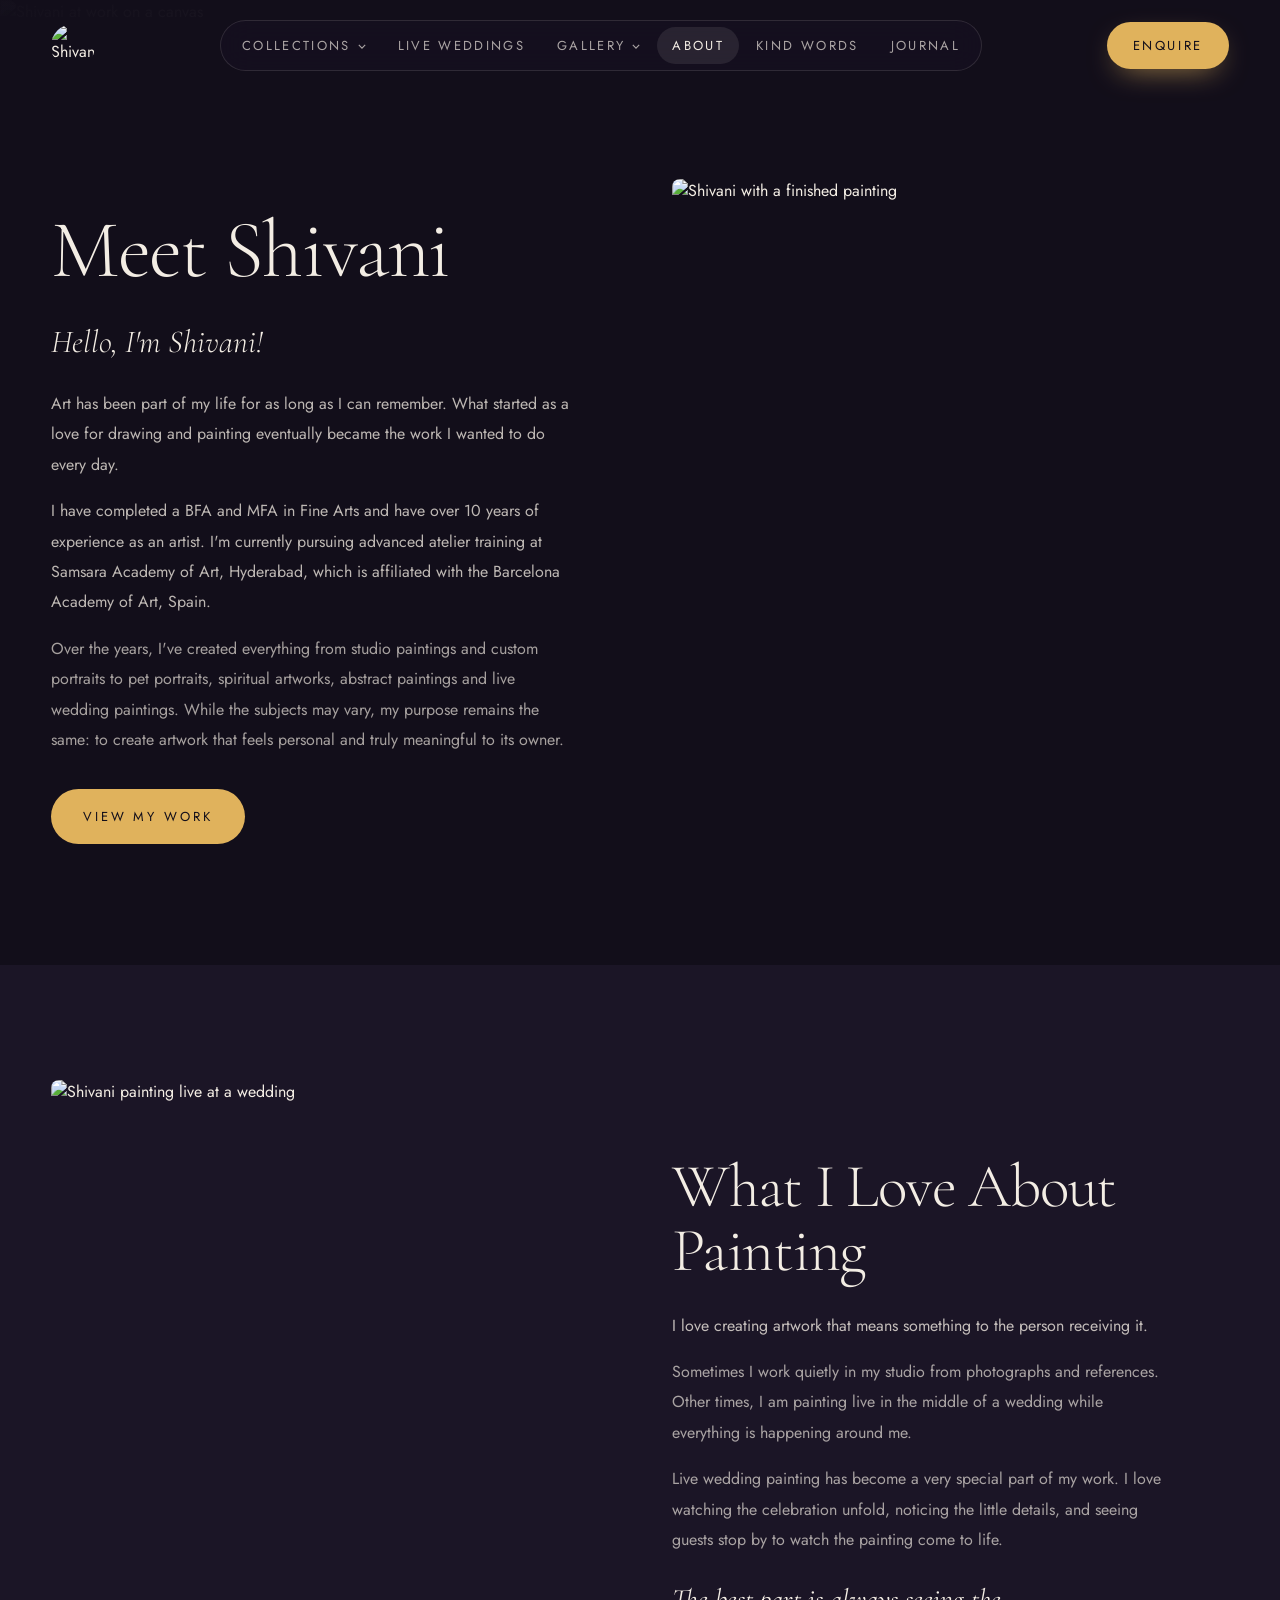
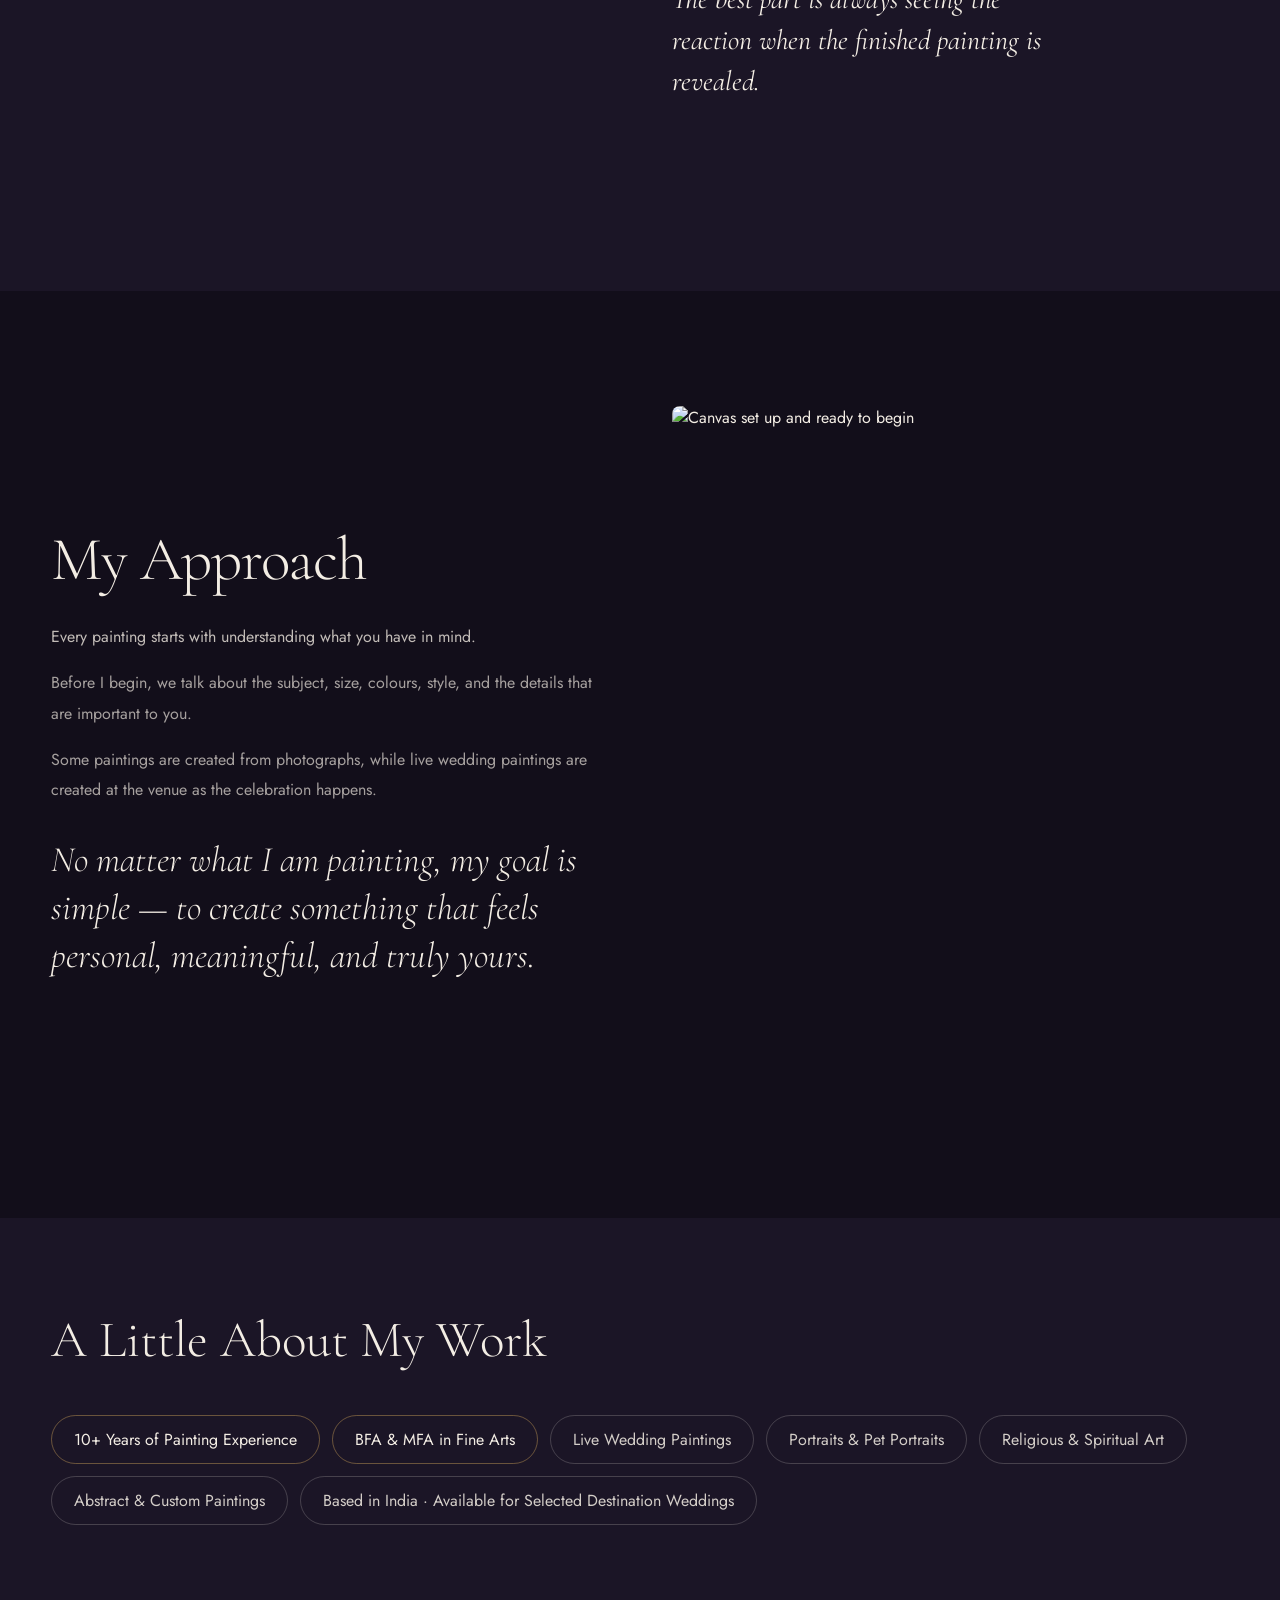
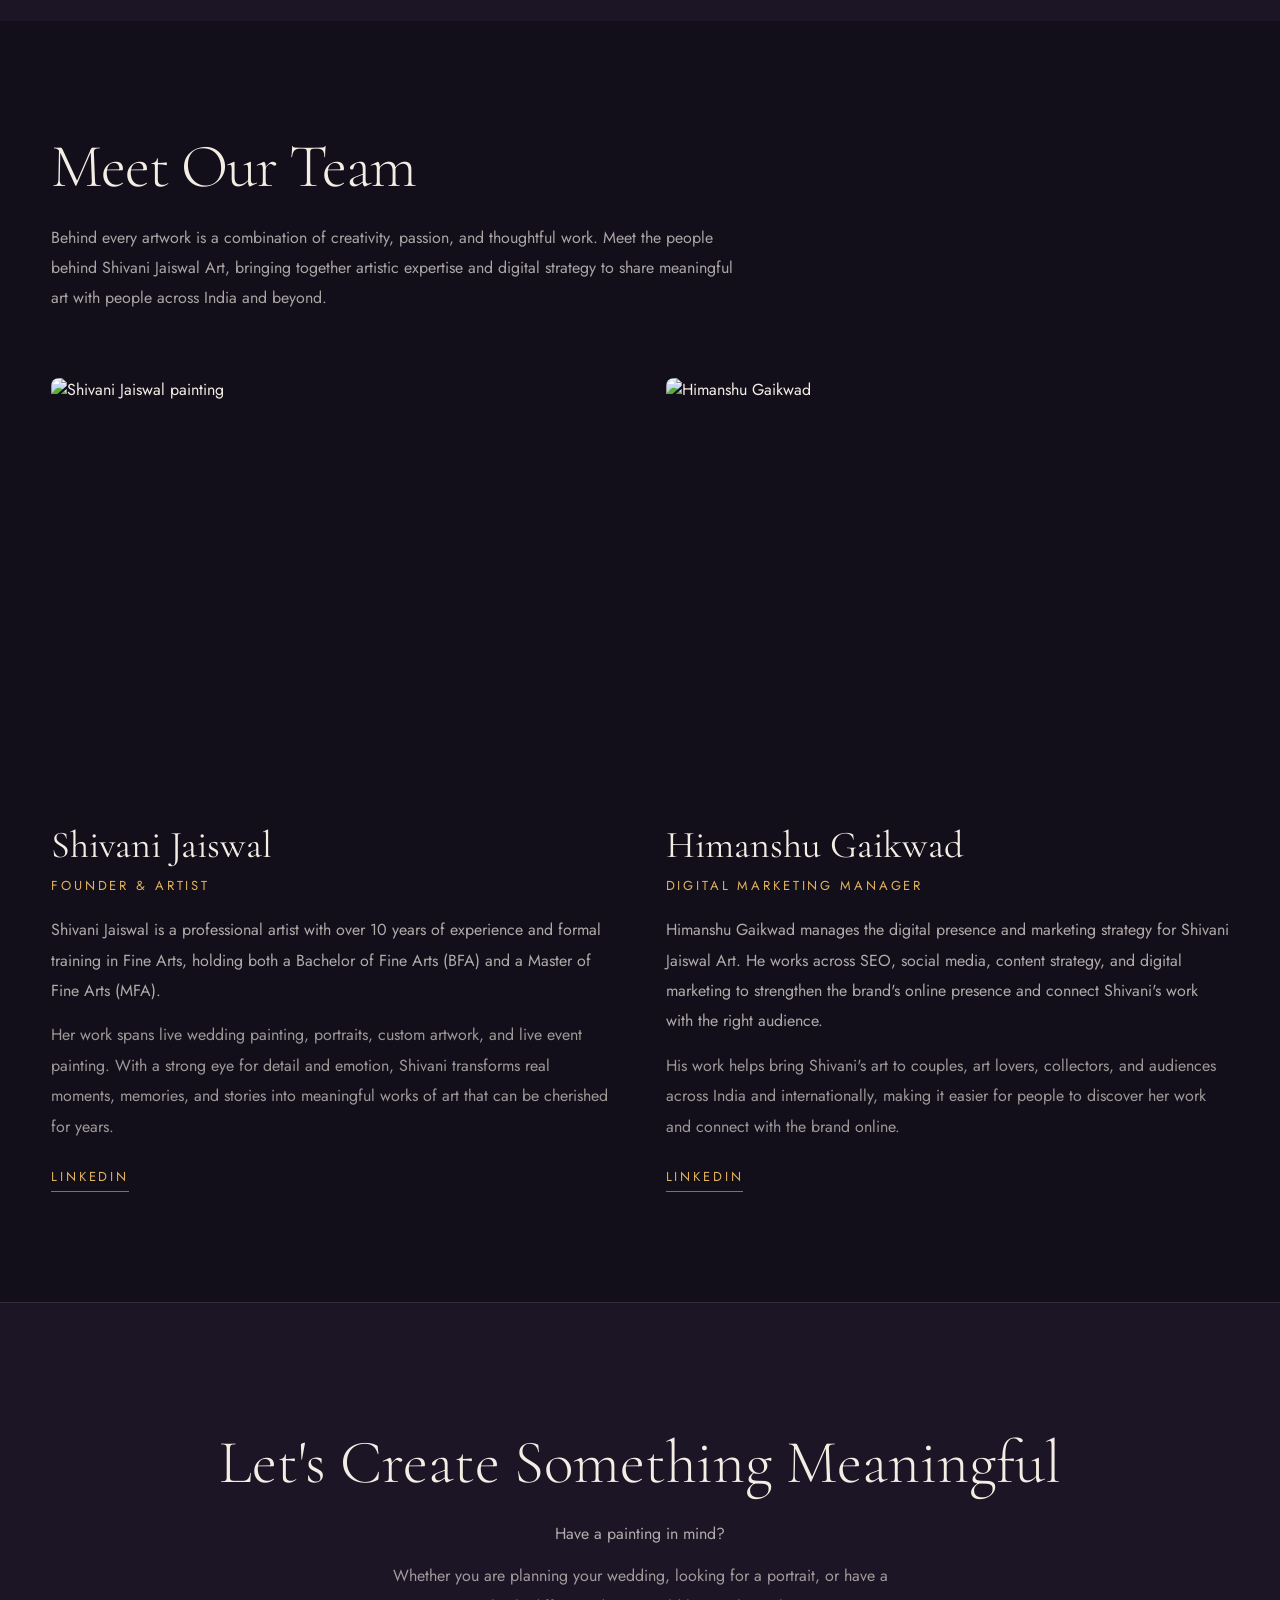
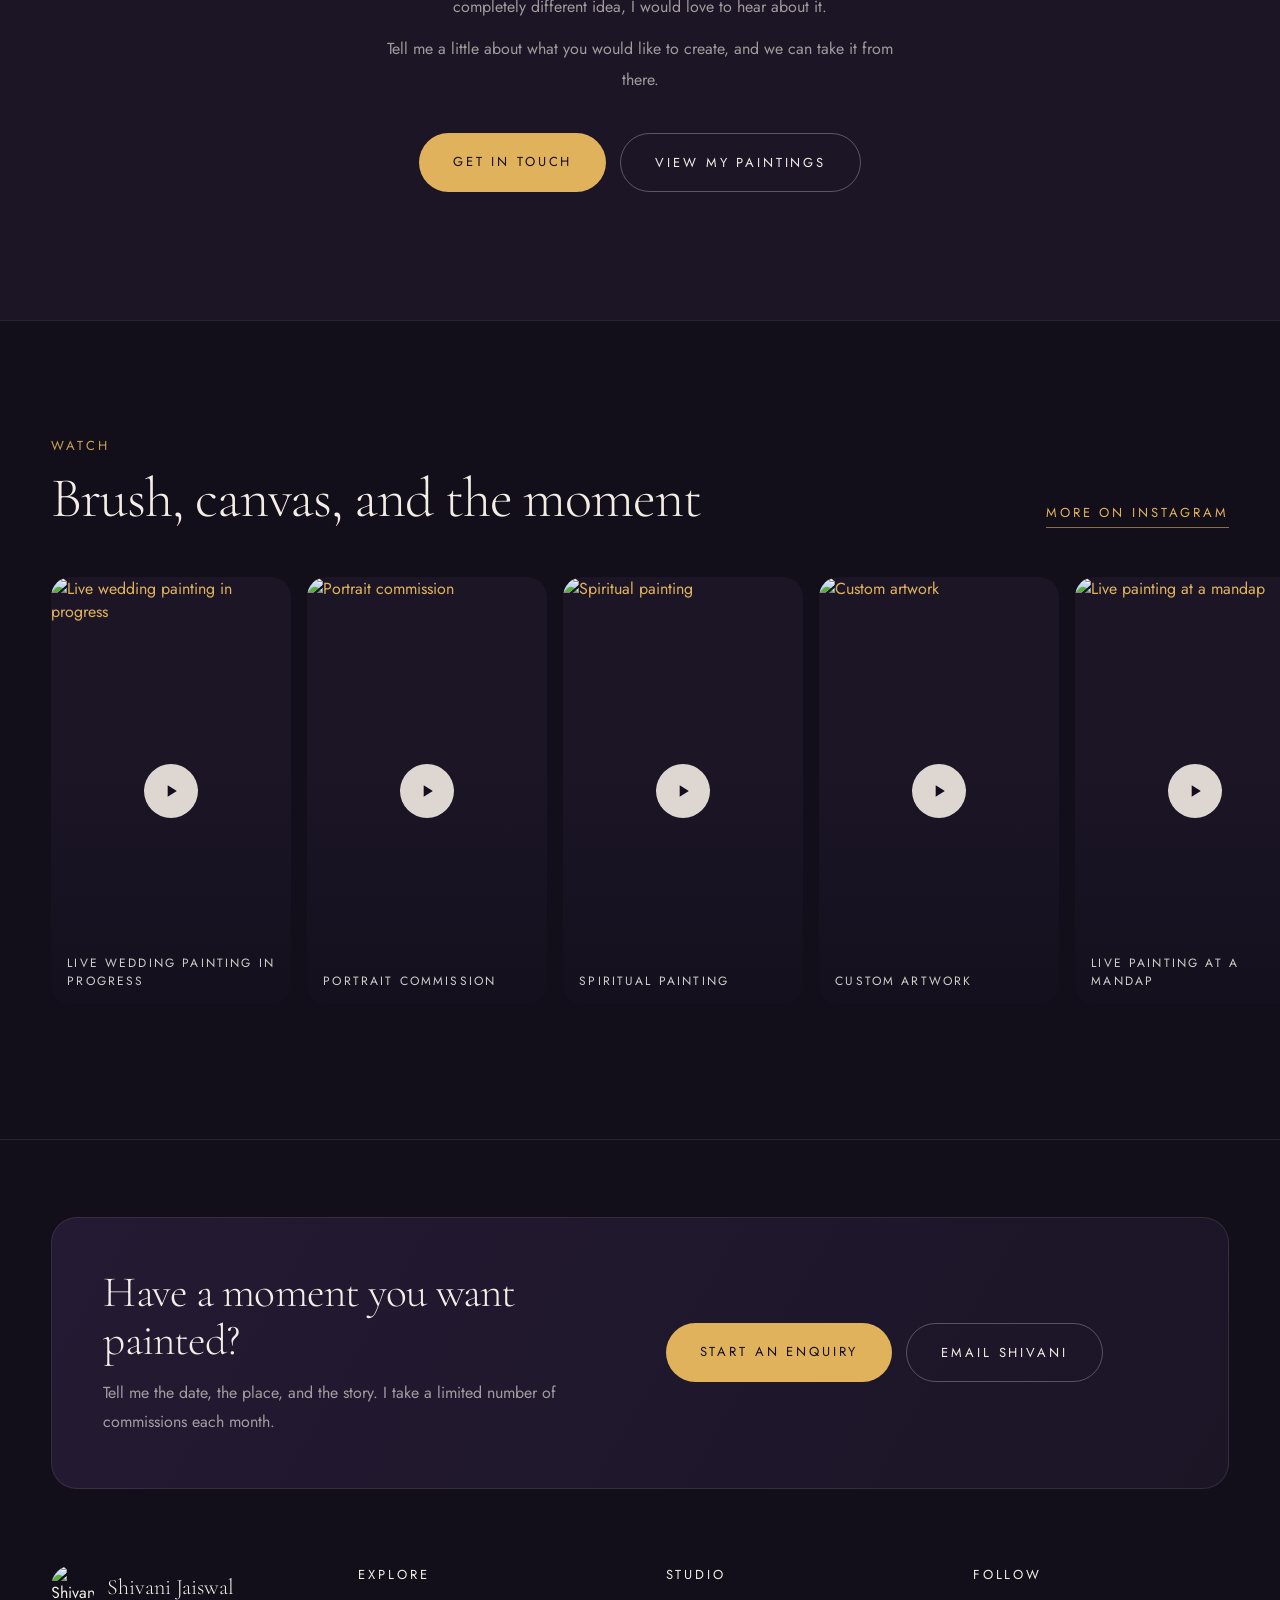
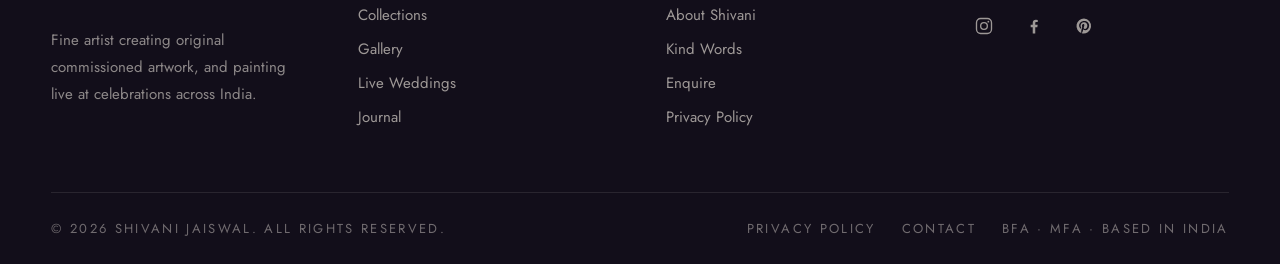
==== commit 6ea7d78f: "Fix small fonts, dedupe homepage sections, expand footer socials, clean up copy - Bump small text (1" ====
--- a/About.dc.html
+++ b/About.dc.html
@@ -35,14 +35,14 @@
     #nav-burger span:nth-child(1) { top:0; }
     #nav-burger span:nth-child(2) { top:8px; }
     #nav-burger span:nth-child(3) { top:16px; }
-    header nav { position:fixed; top:0; right:0; width:min(78vw,320px); height:100vh; flex-direction:column !important; flex-wrap:nowrap !important; justify-content:center !important; align-items:flex-start !important; gap:26px !important; padding:100px 44px !important; margin:0; background:#171123 !important; border:0 !important; border-radius:0 !important; backdrop-filter:none !important; box-shadow:-30px 0 60px -20px rgba(0,0,0,.5); transform:translateX(100%); transition:transform .45s cubic-bezier(.16,1,.3,1); z-index:60; font-size:14px !important; }
+    header nav { position:fixed; top:0; right:0; width:min(78vw,320px); height:100vh; flex-direction:column !important; flex-wrap:nowrap !important; justify-content:center !important; align-items:flex-start !important; gap:26px !important; padding:100px 44px !important; margin:0; background:#171123 !important; border:0 !important; border-radius:0 !important; backdrop-filter:none !important; box-shadow:-30px 0 60px -20px rgba(0,0,0,.5); transform:translateX(100%); transition:transform .45s cubic-bezier(.16,1,.3,1); z-index:60; font-size:15px !important; }
     header nav a { padding:0 !important; background:transparent !important; }
     header > a[href="Enquire.dc.html"] { display:none !important; }
     #nav-toggle:checked ~ nav { transform:translateX(0); }
     #nav-scrim { display:block; position:fixed; top:0; left:0; width:100vw; height:100vh; background:rgba(10,8,14,.55); opacity:0; pointer-events:none; transition:opacity .35s; z-index:59; }
     #nav-toggle:checked ~ #nav-scrim { opacity:1; pointer-events:auto; }
     .nav-menu { position:static; transform:none !important; opacity:1 !important; visibility:visible !important; min-width:0; padding:6px 0 0; border:0; background:transparent !important; backdrop-filter:none; box-shadow:none; }
-    .nav-menu a { padding:8px 0 !important; font-size:12px; letter-spacing:.14em; color:rgba(243,237,228,.55) !important; }
+    .nav-menu a { padding:8px 0 !important; font-size:14px; letter-spacing:.14em; color:rgba(243,237,228,.55) !important; }
     .nav-caret { display:none; }
     header nav .nav-group { width:100%; }
     #nav-toggle:checked ~ #nav-burger span:nth-child(1) { transform:translateY(8px) rotate(45deg); }
@@ -61,10 +61,10 @@
     </a>
     <input type="checkbox" id="nav-toggle" style="position:absolute; opacity:0; pointer-events:none">
     <label for="nav-toggle" id="nav-burger" aria-label="Toggle menu"><span></span><span></span><span></span></label>
-    <nav style="display:flex; align-items:center; gap:2px; padding:6px; border-radius:100px; border:1px solid rgba(243,237,228,.12); background:rgba(23,17,35,.62); backdrop-filter:blur(16px); font-size:11px; letter-spacing:.18em; text-transform:uppercase">
+    <nav style="display:flex; align-items:center; gap:2px; padding:6px; border-radius:100px; border:1px solid rgba(243,237,228,.12); background:rgba(23,17,35,.62); backdrop-filter:blur(16px); font-size:13px; letter-spacing:.18em; text-transform:uppercase">
       <span class="nav-group"><a href="Collections.dc.html" style="padding:9px 15px; border-radius:100px; color:rgba(243,237,228,.68); background:transparent; transition:color .3s,background .3s">Collections<svg class="nav-caret" viewBox="0 0 10 6" width="8" height="5" aria-hidden="true"><path d="M1 1l4 4 4-4" fill="none" stroke="currentColor" stroke-width="1.4"></path></svg></a><span class="nav-menu"><a href="Collections.dc.html#portraits">Portraits</a><a href="Collections.dc.html#pets">Pet Portraits</a><a href="Collections.dc.html#spiritual">Spiritual Art</a><a href="Collections.dc.html#abstract">Abstract Art</a><a href="Collections.dc.html#fabric">Fabric Painting</a><a href="Collections.dc.html#custom">Custom Artwork</a><a href="Collections.dc.html#events">Live Event Painting</a><a href="Collections.dc.html#hospitality">Hotels &amp; Hospitality</a><a href="Collections.dc.html#weddings">Live Wedding Painting</a></span></span><a href="Live Wedding Painting.dc.html" style="padding:9px 15px; border-radius:100px; color:rgba(243,237,228,.68); background:transparent; transition:color .3s,background .3s">Live Weddings</a><span class="nav-group"><a href="Gallery.dc.html" style="padding:9px 15px; border-radius:100px; color:rgba(243,237,228,.68); background:transparent; transition:color .3s,background .3s">Gallery<svg class="nav-caret" viewBox="0 0 10 6" width="8" height="5" aria-hidden="true"><path d="M1 1l4 4 4-4" fill="none" stroke="currentColor" stroke-width="1.4"></path></svg></a><span class="nav-menu"><a href="Gallery.dc.html#live-weddings">Live Weddings</a><a href="Gallery.dc.html#portraits">Portraits</a><a href="Gallery.dc.html#pets">Pet Portraits</a><a href="Gallery.dc.html#spiritual">Spiritual Art</a><a href="Gallery.dc.html#custom">Custom Work</a><a href="Gallery.dc.html#behind">Behind the Scenes</a></span></span><a href="About.dc.html" style="padding:9px 15px; border-radius:100px; color:#F3EDE4; background:rgba(243,237,228,.09); transition:color .3s,background .3s">About</a><a href="Kind Words.dc.html" style="padding:9px 15px; border-radius:100px; color:rgba(243,237,228,.68); background:transparent; transition:color .3s,background .3s">Kind Words</a><a href="Blog.dc.html" style="padding:9px 15px; border-radius:100px; color:rgba(243,237,228,.68); background:transparent; transition:color .3s,background .3s">Journal</a>
     </nav>
-    <a href="Enquire.dc.html" style="flex-shrink:0; font-size:11px; letter-spacing:.2em; text-transform:uppercase; background:#E0B25C; color:#120E1A; padding:14px 26px; border-radius:100px; box-shadow:0 10px 30px -12px rgba(224,178,92,.8)">Enquire</a>
+    <a href="Enquire.dc.html" style="flex-shrink:0; font-size:13px; letter-spacing:.2em; text-transform:uppercase; background:#E0B25C; color:#120E1A; padding:14px 26px; border-radius:100px; box-shadow:0 10px 30px -12px rgba(224,178,92,.8)">Enquire</a>
     <label for="nav-toggle" id="nav-scrim" aria-hidden="true"></label>
   </header>
 
@@ -80,7 +80,7 @@
         <p style="font-size:16px; line-height:1.9; margin:0 0 16px; color:rgba(243,237,228,.76); max-width:52ch">Art has been part of my life for as long as I can remember. What started as a love for drawing and painting eventually became the work I wanted to do every day.</p>
         <p style="font-size:16px; line-height:1.9; margin:0 0 16px; color:rgba(243,237,228,.76); max-width:52ch">I have completed a BFA and MFA in Fine Arts and have over 10 years of experience as an artist. I&#x27;m currently pursuing advanced atelier training at Samsara Academy of Art, Hyderabad, which is affiliated with the Barcelona Academy of Art, Spain.</p>
         <p style="font-size:16px; line-height:1.9; margin:0 0 34px; color:rgba(243,237,228,.66); max-width:52ch">Over the years, I&#x27;ve created everything from studio paintings and custom portraits to pet portraits, spiritual artworks, abstract paintings and live wedding paintings. While the subjects may vary, my purpose remains the same: to create artwork that feels personal and truly meaningful to its owner.</p>
-        <a href="Gallery.dc.html" style="display:inline-block; font-size:11px; letter-spacing:.22em; text-transform:uppercase; background:#E0B25C; color:#120E1A; padding:18px 32px; border-radius:100px">View My Work</a>
+        <a href="Gallery.dc.html" style="display:inline-block; font-size:13px; letter-spacing:.22em; text-transform:uppercase; background:#E0B25C; color:#120E1A; padding:18px 32px; border-radius:100px">View My Work</a>
       </div>
       <img src="assets/shivani-with-painting.jpg" alt="Shivani with a finished painting" style="width:100%; aspect-ratio:4/5; object-fit:cover; border-radius:8px">
     </div>
@@ -93,8 +93,8 @@
       <div>
         <h2 style="font-family:'Cormorant Garamond',serif; font-weight:300; font-size:clamp(34px,4.8vw,74px); line-height:1.04; letter-spacing:-.02em; margin:0 0 28px">What I Love About Painting</h2>
         <p style="font-size:16px; line-height:1.9; margin:0 0 16px; color:rgba(243,237,228,.78); max-width:50ch">I love creating artwork that means something to the person receiving it.</p>
-        <p style="font-size:15px; line-height:1.9; margin:0 0 16px; color:rgba(243,237,228,.66); max-width:50ch">Sometimes I work quietly in my studio from photographs and references. Other times, I am painting live in the middle of a wedding while everything is happening around me.</p>
-        <p style="font-size:15px; line-height:1.9; margin:0 0 24px; color:rgba(243,237,228,.66); max-width:50ch">Live wedding painting has become a very special part of my work. I love watching the celebration unfold, noticing the little details, and seeing guests stop by to watch the painting come to life.</p>
+        <p style="font-size:16px; line-height:1.9; margin:0 0 16px; color:rgba(243,237,228,.66); max-width:50ch">Sometimes I work quietly in my studio from photographs and references. Other times, I am painting live in the middle of a wedding while everything is happening around me.</p>
+        <p style="font-size:16px; line-height:1.9; margin:0 0 24px; color:rgba(243,237,228,.66); max-width:50ch">Live wedding painting has become a very special part of my work. I love watching the celebration unfold, noticing the little details, and seeing guests stop by to watch the painting come to life.</p>
         <p style="font-family:'Cormorant Garamond',serif; font-style:italic; font-size:clamp(20px,2.4vw,28px); line-height:1.45; margin:0; max-width:34ch">The best part is always seeing the reaction when the finished painting is revealed.</p>
       </div>
     </div>
@@ -105,8 +105,8 @@
       <div>
         <h2 style="font-family:'Cormorant Garamond',serif; font-weight:300; font-size:clamp(34px,4.8vw,74px); line-height:1.04; letter-spacing:-.02em; margin:0 0 30px">My Approach</h2>
         <p style="font-size:16px; line-height:1.9; margin:0 0 16px; color:rgba(243,237,228,.78); max-width:58ch">Every painting starts with understanding what you have in mind.</p>
-        <p style="font-size:15px; line-height:1.9; margin:0 0 16px; color:rgba(243,237,228,.66); max-width:58ch">Before I begin, we talk about the subject, size, colours, style, and the details that are important to you.</p>
-        <p style="font-size:15px; line-height:1.9; margin:0 0 30px; color:rgba(243,237,228,.66); max-width:58ch">Some paintings are created from photographs, while live wedding paintings are created at the venue as the celebration happens.</p>
+        <p style="font-size:16px; line-height:1.9; margin:0 0 16px; color:rgba(243,237,228,.66); max-width:58ch">Before I begin, we talk about the subject, size, colours, style, and the details that are important to you.</p>
+        <p style="font-size:16px; line-height:1.9; margin:0 0 30px; color:rgba(243,237,228,.66); max-width:58ch">Some paintings are created from photographs, while live wedding paintings are created at the venue as the celebration happens.</p>
         <p style="font-family:'Cormorant Garamond',serif; font-style:italic; font-size:clamp(22px,2.8vw,36px); font-weight:300; line-height:1.35; margin:0; max-width:38ch">No matter what I am painting, my goal is simple — to create something that feels personal, meaningful, and truly yours.</p>
       </div>
       <img src="assets/live-easel-setup.jpg" alt="Canvas set up and ready to begin" style="width:100%; aspect-ratio:4/5; object-fit:cover; border-radius:8px">
@@ -117,13 +117,13 @@
     <div style="max-width:1440px; margin:0 auto">
       <h2 style="font-family:'Cormorant Garamond',serif; font-weight:300; font-size:clamp(30px,4vw,58px); line-height:1.04; margin:0 0 clamp(30px,3.8vw,48px)">A Little About My Work</h2>
       <div style="display:flex; flex-wrap:wrap; gap:12px">
-        <span style="border:1px solid rgba(224,178,92,.4); border-radius:100px; padding:12px 22px; font-size:15px; color:#F3EDE4">10+ Years of Painting Experience</span>
-        <span style="border:1px solid rgba(224,178,92,.4); border-radius:100px; padding:12px 22px; font-size:15px; color:#F3EDE4">BFA &amp; MFA in Fine Arts</span>
-        <span style="border:1px solid rgba(243,237,228,.2); border-radius:100px; padding:12px 22px; font-size:15px; color:rgba(243,237,228,.85)">Live Wedding Paintings</span>
-        <span style="border:1px solid rgba(243,237,228,.2); border-radius:100px; padding:12px 22px; font-size:15px; color:rgba(243,237,228,.85)">Portraits &amp; Pet Portraits</span>
-        <span style="border:1px solid rgba(243,237,228,.2); border-radius:100px; padding:12px 22px; font-size:15px; color:rgba(243,237,228,.85)">Religious &amp; Spiritual Art</span>
-        <span style="border:1px solid rgba(243,237,228,.2); border-radius:100px; padding:12px 22px; font-size:15px; color:rgba(243,237,228,.85)">Abstract &amp; Custom Paintings</span>
-        <span style="border:1px solid rgba(243,237,228,.2); border-radius:100px; padding:12px 22px; font-size:15px; color:rgba(243,237,228,.85)">Based in India · Available for Selected Destination Weddings</span>
+        <span style="border:1px solid rgba(224,178,92,.4); border-radius:100px; padding:12px 22px; font-size:16px; color:#F3EDE4">10+ Years of Painting Experience</span>
+        <span style="border:1px solid rgba(224,178,92,.4); border-radius:100px; padding:12px 22px; font-size:16px; color:#F3EDE4">BFA &amp; MFA in Fine Arts</span>
+        <span style="border:1px solid rgba(243,237,228,.2); border-radius:100px; padding:12px 22px; font-size:16px; color:rgba(243,237,228,.85)">Live Wedding Paintings</span>
+        <span style="border:1px solid rgba(243,237,228,.2); border-radius:100px; padding:12px 22px; font-size:16px; color:rgba(243,237,228,.85)">Portraits &amp; Pet Portraits</span>
+        <span style="border:1px solid rgba(243,237,228,.2); border-radius:100px; padding:12px 22px; font-size:16px; color:rgba(243,237,228,.85)">Religious &amp; Spiritual Art</span>
+        <span style="border:1px solid rgba(243,237,228,.2); border-radius:100px; padding:12px 22px; font-size:16px; color:rgba(243,237,228,.85)">Abstract &amp; Custom Paintings</span>
+        <span style="border:1px solid rgba(243,237,228,.2); border-radius:100px; padding:12px 22px; font-size:16px; color:rgba(243,237,228,.85)">Based in India · Available for Selected Destination Weddings</span>
       </div>
     </div>
   </section>
@@ -139,25 +139,20 @@
           <img src="assets/shivani-painting-live.jpg" alt="Shivani Jaiswal painting" style="width:100%; aspect-ratio:4/3; object-fit:cover; object-position:50% 30%; border-radius:8px">
           <div>
             <h3 style="font-family:'Cormorant Garamond',serif; font-weight:400; font-size:clamp(26px,3vw,38px); margin:0 0 8px">Shivani Jaiswal</h3>
-            <div style="font-size:11px; letter-spacing:.22em; text-transform:uppercase; color:#E0B25C; margin-bottom:20px">Founder &amp; Artist</div>
-            <p style="font-size:15px; line-height:1.9; margin:0 0 14px; color:rgba(243,237,228,.7)">Shivani Jaiswal is a professional artist with over 10 years of experience and formal training in Fine Arts, holding both a Bachelor of Fine Arts (BFA) and a Master of Fine Arts (MFA).</p>
-            <p style="font-size:15px; line-height:1.9; margin:0 0 22px; color:rgba(243,237,228,.62)">Her work spans live wedding painting, portraits, custom artwork, and live event painting. With a strong eye for detail and emotion, Shivani transforms real moments, memories, and stories into meaningful works of art that can be cherished for years.</p>
-            <a href="https://www.linkedin.com/in/artist-shivani-jaiswal/" style="font-size:11px; letter-spacing:.22em; text-transform:uppercase; border-bottom:1px solid rgba(224,178,92,.6); padding-bottom:5px">LinkedIn</a>
+            <div style="font-size:13px; letter-spacing:.22em; text-transform:uppercase; color:#E0B25C; margin-bottom:20px">Founder &amp; Artist</div>
+            <p style="font-size:16px; line-height:1.9; margin:0 0 14px; color:rgba(243,237,228,.7)">Shivani Jaiswal is a professional artist with over 10 years of experience and formal training in Fine Arts, holding both a Bachelor of Fine Arts (BFA) and a Master of Fine Arts (MFA).</p>
+            <p style="font-size:16px; line-height:1.9; margin:0 0 22px; color:rgba(243,237,228,.62)">Her work spans live wedding painting, portraits, custom artwork, and live event painting. With a strong eye for detail and emotion, Shivani transforms real moments, memories, and stories into meaningful works of art that can be cherished for years.</p>
+            <a href="https://www.linkedin.com/in/artist-shivani-jaiswal/" style="font-size:13px; letter-spacing:.22em; text-transform:uppercase; border-bottom:1px solid rgba(224,178,92,.6); padding-bottom:5px">LinkedIn</a>
           </div>
         </article>
         <article style="display:flex; flex-direction:column; gap:22px">
-          <div style="width:100%; aspect-ratio:4/3; border:1px solid rgba(243,237,228,.16); background:#1B1526; border-radius:8px; display:grid; place-items:center; text-align:center; padding:24px">
-            <div>
-              <div style="font-size:10px; letter-spacing:.24em; text-transform:uppercase; color:#E0B25C; margin-bottom:10px">Photo to supply</div>
-              <div style="font-family:'Cormorant Garamond',serif; font-style:italic; font-size:20px; color:rgba(243,237,228,.5)">Himanshu Gaikwad</div>
-            </div>
-          </div>
+          <img src="assets/himanshu-gaikwad.jpg" alt="Himanshu Gaikwad" style="width:100%; aspect-ratio:4/3; object-fit:cover; object-position:60% 25%; border-radius:8px">
           <div>
             <h3 style="font-family:'Cormorant Garamond',serif; font-weight:400; font-size:clamp(26px,3vw,38px); margin:0 0 8px">Himanshu Gaikwad</h3>
-            <div style="font-size:11px; letter-spacing:.22em; text-transform:uppercase; color:#E0B25C; margin-bottom:20px">Digital Marketing Manager</div>
-            <p style="font-size:15px; line-height:1.9; margin:0 0 14px; color:rgba(243,237,228,.7)">Himanshu Gaikwad manages the digital presence and marketing strategy for Shivani Jaiswal Art. He works across SEO, social media, content strategy, and digital marketing to strengthen the brand's online presence and connect Shivani's work with the right audience.</p>
-            <p style="font-size:15px; line-height:1.9; margin:0 0 22px; color:rgba(243,237,228,.62)">His work helps bring Shivani's art to couples, art lovers, collectors, and audiences across India and internationally, making it easier for people to discover her work and connect with the brand online.</p>
-            <a href="https://www.linkedin.com/in/himanshu-gaikwad-digital-marketing/" style="font-size:11px; letter-spacing:.22em; text-transform:uppercase; border-bottom:1px solid rgba(224,178,92,.6); padding-bottom:5px">LinkedIn</a>
+            <div style="font-size:13px; letter-spacing:.22em; text-transform:uppercase; color:#E0B25C; margin-bottom:20px">Digital Marketing Manager</div>
+            <p style="font-size:16px; line-height:1.9; margin:0 0 14px; color:rgba(243,237,228,.7)">Himanshu Gaikwad manages the digital presence and marketing strategy for Shivani Jaiswal Art. He works across SEO, social media, content strategy, and digital marketing to strengthen the brand's online presence and connect Shivani's work with the right audience.</p>
+            <p style="font-size:16px; line-height:1.9; margin:0 0 22px; color:rgba(243,237,228,.62)">His work helps bring Shivani's art to couples, art lovers, collectors, and audiences across India and internationally, making it easier for people to discover her work and connect with the brand online.</p>
+            <a href="https://www.linkedin.com/in/himanshu-gaikwad-digital-marketing/" style="font-size:13px; letter-spacing:.22em; text-transform:uppercase; border-bottom:1px solid rgba(224,178,92,.6); padding-bottom:5px">LinkedIn</a>
           </div>
         </article>
       </div>
@@ -171,8 +166,8 @@
       <p style="font-size:16px; line-height:1.9; margin:0 auto 12px; max-width:52ch; color:rgba(243,237,228,.62)">Whether you are planning your wedding, looking for a portrait, or have a completely different idea, I would love to hear about it.</p>
       <p style="font-size:16px; line-height:1.9; margin:0 auto 38px; max-width:52ch; color:rgba(243,237,228,.62)">Tell me a little about what you would like to create, and we can take it from there.</p>
       <div style="display:flex; flex-wrap:wrap; gap:14px; justify-content:center">
-        <a href="Enquire.dc.html" style="font-size:11px; letter-spacing:.22em; text-transform:uppercase; background:#E0B25C; color:#120E1A; padding:19px 34px; border-radius:100px">Get in Touch</a>
-        <a href="Gallery.dc.html" style="font-size:11px; letter-spacing:.22em; text-transform:uppercase; border:1px solid rgba(243,237,228,.3); color:#F3EDE4; padding:19px 34px; border-radius:100px">View My Paintings</a>
+        <a href="Enquire.dc.html" style="font-size:13px; letter-spacing:.22em; text-transform:uppercase; background:#E0B25C; color:#120E1A; padding:19px 34px; border-radius:100px">Get in Touch</a>
+        <a href="Gallery.dc.html" style="font-size:13px; letter-spacing:.22em; text-transform:uppercase; border:1px solid rgba(243,237,228,.3); color:#F3EDE4; padding:19px 34px; border-radius:100px">View My Paintings</a>
       </div>
     </div>
   </section>
@@ -180,10 +175,10 @@
   <section data-video-reel="" data-reveal="" style="border-top:1px solid rgba(243,237,228,.1); padding:clamp(70px,9vw,120px) 0">
     <div style="max-width:1440px; margin:0 auto; padding:0 clamp(20px,4vw,60px); display:flex; flex-wrap:wrap; align-items:flex-end; justify-content:space-between; gap:18px 40px; margin-bottom:clamp(28px,3.4vw,44px)">
       <div>
-        <div style="font-size:11px; letter-spacing:.24em; text-transform:uppercase; color:rgba(224,178,92,.9); margin-bottom:14px">Watch</div>
+        <div style="font-size:13px; letter-spacing:.24em; text-transform:uppercase; color:rgba(224,178,92,.9); margin-bottom:14px">Watch</div>
         <h2 style="font-family:'Cormorant Garamond',serif; font-weight:300; font-size:clamp(32px,4.4vw,64px); line-height:1.04; letter-spacing:-.02em; margin:0">Brush, canvas, and the moment</h2>
       </div>
-      <a href="https://www.instagram.com/shivanijaiswalart/" target="_blank" rel="noopener" style="font-size:11px; letter-spacing:.22em; text-transform:uppercase; border-bottom:1px solid rgba(224,178,92,.6); padding-bottom:5px">More on Instagram</a>
+      <a href="https://www.instagram.com/shivanijaiswalart/" target="_blank" rel="noopener" style="font-size:13px; letter-spacing:.22em; text-transform:uppercase; border-bottom:1px solid rgba(224,178,92,.6); padding-bottom:5px">More on Instagram</a>
     </div>
     <div style="display:flex; gap:16px; overflow-x:auto; scroll-snap-type:x mandatory; padding:6px clamp(20px,4vw,60px) 20px; -webkit-overflow-scrolling:touch">
         <a href="https://www.instagram.com/shivanijaiswalart/" target="_blank" rel="noopener" style="position:relative; flex:0 0 auto; width:min(240px,62vw); aspect-ratio:9/16; border-radius:20px; overflow:hidden; scroll-snap-align:center; background:#1B1526; display:block">
@@ -192,7 +187,7 @@
           <span style="position:absolute; top:50%; left:50%; transform:translate(-50%,-50%); width:54px; height:54px; border-radius:50%; background:rgba(243,237,228,.9); display:flex; align-items:center; justify-content:center">
             <svg viewBox="0 0 24 24" width="20" height="20" aria-hidden="true"><path d="M8 5v14l11-7z" fill="#120E1A"></path></svg>
           </span>
-          <span style="position:absolute; left:16px; right:16px; bottom:14px; font-size:10px; letter-spacing:.18em; text-transform:uppercase; color:rgba(243,237,228,.86)">Live wedding painting in progress</span>
+          <span style="position:absolute; left:16px; right:16px; bottom:14px; font-size:12px; letter-spacing:.18em; text-transform:uppercase; color:rgba(243,237,228,.86)">Live wedding painting in progress</span>
         </a>
         <a href="https://www.instagram.com/shivanijaiswalart/" target="_blank" rel="noopener" style="position:relative; flex:0 0 auto; width:min(240px,62vw); aspect-ratio:9/16; border-radius:20px; overflow:hidden; scroll-snap-align:center; background:#1B1526; display:block">
           <img src="assets/reel-portrait.jpg" alt="Portrait commission" loading="lazy" style="position:absolute; inset:0; width:100%; height:100%; object-fit:cover">
@@ -200,7 +195,7 @@
           <span style="position:absolute; top:50%; left:50%; transform:translate(-50%,-50%); width:54px; height:54px; border-radius:50%; background:rgba(243,237,228,.9); display:flex; align-items:center; justify-content:center">
             <svg viewBox="0 0 24 24" width="20" height="20" aria-hidden="true"><path d="M8 5v14l11-7z" fill="#120E1A"></path></svg>
           </span>
-          <span style="position:absolute; left:16px; right:16px; bottom:14px; font-size:10px; letter-spacing:.18em; text-transform:uppercase; color:rgba(243,237,228,.86)">Portrait commission</span>
+          <span style="position:absolute; left:16px; right:16px; bottom:14px; font-size:12px; letter-spacing:.18em; text-transform:uppercase; color:rgba(243,237,228,.86)">Portrait commission</span>
         </a>
         <a href="https://www.instagram.com/shivanijaiswalart/" target="_blank" rel="noopener" style="position:relative; flex:0 0 auto; width:min(240px,62vw); aspect-ratio:9/16; border-radius:20px; overflow:hidden; scroll-snap-align:center; background:#1B1526; display:block">
           <img src="assets/reel-spiritual.jpg" alt="Spiritual painting" loading="lazy" style="position:absolute; inset:0; width:100%; height:100%; object-fit:cover">
@@ -208,7 +203,7 @@
           <span style="position:absolute; top:50%; left:50%; transform:translate(-50%,-50%); width:54px; height:54px; border-radius:50%; background:rgba(243,237,228,.9); display:flex; align-items:center; justify-content:center">
             <svg viewBox="0 0 24 24" width="20" height="20" aria-hidden="true"><path d="M8 5v14l11-7z" fill="#120E1A"></path></svg>
           </span>
-          <span style="position:absolute; left:16px; right:16px; bottom:14px; font-size:10px; letter-spacing:.18em; text-transform:uppercase; color:rgba(243,237,228,.86)">Spiritual painting</span>
+          <span style="position:absolute; left:16px; right:16px; bottom:14px; font-size:12px; letter-spacing:.18em; text-transform:uppercase; color:rgba(243,237,228,.86)">Spiritual painting</span>
         </a>
         <a href="https://www.instagram.com/shivanijaiswalart/" target="_blank" rel="noopener" style="position:relative; flex:0 0 auto; width:min(240px,62vw); aspect-ratio:9/16; border-radius:20px; overflow:hidden; scroll-snap-align:center; background:#1B1526; display:block">
           <img src="assets/reel-custom-artwork.jpg" alt="Custom artwork" loading="lazy" style="position:absolute; inset:0; width:100%; height:100%; object-fit:cover">
@@ -216,7 +211,7 @@
           <span style="position:absolute; top:50%; left:50%; transform:translate(-50%,-50%); width:54px; height:54px; border-radius:50%; background:rgba(243,237,228,.9); display:flex; align-items:center; justify-content:center">
             <svg viewBox="0 0 24 24" width="20" height="20" aria-hidden="true"><path d="M8 5v14l11-7z" fill="#120E1A"></path></svg>
           </span>
-          <span style="position:absolute; left:16px; right:16px; bottom:14px; font-size:10px; letter-spacing:.18em; text-transform:uppercase; color:rgba(243,237,228,.86)">Custom artwork</span>
+          <span style="position:absolute; left:16px; right:16px; bottom:14px; font-size:12px; letter-spacing:.18em; text-transform:uppercase; color:rgba(243,237,228,.86)">Custom artwork</span>
         </a>
         <a href="https://www.instagram.com/shivanijaiswalart/" target="_blank" rel="noopener" style="position:relative; flex:0 0 auto; width:min(240px,62vw); aspect-ratio:9/16; border-radius:20px; overflow:hidden; scroll-snap-align:center; background:#1B1526; display:block">
           <img src="assets/reel-live-wedding-2.jpg" alt="Live painting at a mandap" loading="lazy" style="position:absolute; inset:0; width:100%; height:100%; object-fit:cover">
@@ -224,7 +219,7 @@
           <span style="position:absolute; top:50%; left:50%; transform:translate(-50%,-50%); width:54px; height:54px; border-radius:50%; background:rgba(243,237,228,.9); display:flex; align-items:center; justify-content:center">
             <svg viewBox="0 0 24 24" width="20" height="20" aria-hidden="true"><path d="M8 5v14l11-7z" fill="#120E1A"></path></svg>
           </span>
-          <span style="position:absolute; left:16px; right:16px; bottom:14px; font-size:10px; letter-spacing:.18em; text-transform:uppercase; color:rgba(243,237,228,.86)">Live painting at a mandap</span>
+          <span style="position:absolute; left:16px; right:16px; bottom:14px; font-size:12px; letter-spacing:.18em; text-transform:uppercase; color:rgba(243,237,228,.86)">Live painting at a mandap</span>
         </a>
         <a href="https://www.instagram.com/shivanijaiswalart/" target="_blank" rel="noopener" style="position:relative; flex:0 0 auto; width:min(240px,62vw); aspect-ratio:9/16; border-radius:20px; overflow:hidden; scroll-snap-align:center; background:#1B1526; display:block">
           <img src="assets/reel-custom.jpg" alt="A commission being finished" loading="lazy" style="position:absolute; inset:0; width:100%; height:100%; object-fit:cover">
@@ -232,7 +227,7 @@
           <span style="position:absolute; top:50%; left:50%; transform:translate(-50%,-50%); width:54px; height:54px; border-radius:50%; background:rgba(243,237,228,.9); display:flex; align-items:center; justify-content:center">
             <svg viewBox="0 0 24 24" width="20" height="20" aria-hidden="true"><path d="M8 5v14l11-7z" fill="#120E1A"></path></svg>
           </span>
-          <span style="position:absolute; left:16px; right:16px; bottom:14px; font-size:10px; letter-spacing:.18em; text-transform:uppercase; color:rgba(243,237,228,.86)">A commission being finished</span>
+          <span style="position:absolute; left:16px; right:16px; bottom:14px; font-size:12px; letter-spacing:.18em; text-transform:uppercase; color:rgba(243,237,228,.86)">A commission being finished</span>
         </a>
     </div>
   </section>
@@ -241,11 +236,11 @@
       <div style="display:grid; grid-template-columns:repeat(auto-fit,minmax(300px,1fr)); gap:clamp(30px,4vw,56px); align-items:center; padding:clamp(32px,4vw,56px); border-radius:26px; background:linear-gradient(120deg,#241A33 0%,#1B1526 100%); border:1px solid rgba(243,237,228,.1)">
         <div>
           <h2 style="font-family:'Cormorant Garamond',serif; font-weight:300; font-size:clamp(28px,3.4vw,48px); line-height:1.1; letter-spacing:-.02em; margin:0 0 14px">Have a moment you want painted?</h2>
-          <p style="font-size:15px; line-height:1.8; margin:0; color:rgba(243,237,228,.62); max-width:46ch">Tell me the date, the place, and the story. I take a limited number of commissions each month.</p>
+          <p style="font-size:16px; line-height:1.8; margin:0; color:rgba(243,237,228,.62); max-width:46ch">Tell me the date, the place, and the story. I take a limited number of commissions each month.</p>
         </div>
         <div style="display:flex; flex-wrap:wrap; gap:14px; justify-self:start">
-          <a href="Enquire.dc.html" style="font-size:11px; letter-spacing:.22em; text-transform:uppercase; background:#E0B25C; color:#120E1A; padding:19px 34px; border-radius:100px">Start an Enquiry</a>
-          <a href="mailto:hello@shivanijaiswalart.com" style="font-size:11px; letter-spacing:.22em; text-transform:uppercase; border:1px solid rgba(243,237,228,.28); color:#F3EDE4; padding:19px 34px; border-radius:100px">Email Shivani</a>
+          <a href="Enquire.dc.html" style="font-size:13px; letter-spacing:.22em; text-transform:uppercase; background:#E0B25C; color:#120E1A; padding:19px 34px; border-radius:100px">Start an Enquiry</a>
+          <a href="mailto:hello@shivanijaiswalart.com" style="font-size:13px; letter-spacing:.22em; text-transform:uppercase; border:1px solid rgba(243,237,228,.28); color:#F3EDE4; padding:19px 34px; border-radius:100px">Email Shivani</a>
         </div>
       </div>
 
@@ -255,23 +250,23 @@
             <img src="assets/logo.png" alt="Shivani Jaiswal" style="width:44px; height:44px; border-radius:50%; object-fit:cover">
             <span style="font-family:'Cormorant Garamond',serif; font-size:22px; font-weight:300">Shivani Jaiswal</span>
           </a>
-          <p style="font-size:14px; line-height:1.8; margin:0; color:rgba(243,237,228,.55); max-width:34ch">Fine artist creating original commissioned artwork, and painting live at celebrations across India.</p>
+          <p style="font-size:15px; line-height:1.8; margin:0; color:rgba(243,237,228,.55); max-width:34ch">Fine artist creating original commissioned artwork, and painting live at celebrations across India.</p>
         </div>
         <div>
-          <div style="font-size:11px; letter-spacing:.22em; text-transform:uppercase; color:#F3EDE4; margin-bottom:20px">Explore</div>
-          <a href="Collections.dc.html" style="display:block; font-size:14px; color:rgba(243,237,228,.62); margin-bottom:12px">Collections</a><a href="Gallery.dc.html" style="display:block; font-size:14px; color:rgba(243,237,228,.62); margin-bottom:12px">Gallery</a><a href="Live Wedding Painting.dc.html" style="display:block; font-size:14px; color:rgba(243,237,228,.62); margin-bottom:12px">Live Weddings</a><a href="Blog.dc.html" style="display:block; font-size:14px; color:rgba(243,237,228,.62); margin-bottom:12px">Journal</a>
+          <div style="font-size:13px; letter-spacing:.22em; text-transform:uppercase; color:#F3EDE4; margin-bottom:20px">Explore</div>
+          <a href="Collections.dc.html" style="display:block; font-size:15px; color:rgba(243,237,228,.62); margin-bottom:12px">Collections</a><a href="Gallery.dc.html" style="display:block; font-size:15px; color:rgba(243,237,228,.62); margin-bottom:12px">Gallery</a><a href="Live Wedding Painting.dc.html" style="display:block; font-size:15px; color:rgba(243,237,228,.62); margin-bottom:12px">Live Weddings</a><a href="Blog.dc.html" style="display:block; font-size:15px; color:rgba(243,237,228,.62); margin-bottom:12px">Journal</a>
         </div>
         <div>
-          <div style="font-size:11px; letter-spacing:.22em; text-transform:uppercase; color:#F3EDE4; margin-bottom:20px">Studio</div>
-          <a href="About.dc.html" style="display:block; font-size:14px; color:rgba(243,237,228,.62); margin-bottom:12px">About Shivani</a><a href="Kind Words.dc.html" style="display:block; font-size:14px; color:rgba(243,237,228,.62); margin-bottom:12px">Kind Words</a><a href="Enquire.dc.html" style="display:block; font-size:14px; color:rgba(243,237,228,.62); margin-bottom:12px">Enquire</a><a href="Privacy.dc.html" style="display:block; font-size:14px; color:rgba(243,237,228,.62); margin-bottom:12px">Privacy Policy</a>
+          <div style="font-size:13px; letter-spacing:.22em; text-transform:uppercase; color:#F3EDE4; margin-bottom:20px">Studio</div>
+          <a href="About.dc.html" style="display:block; font-size:15px; color:rgba(243,237,228,.62); margin-bottom:12px">About Shivani</a><a href="Kind Words.dc.html" style="display:block; font-size:15px; color:rgba(243,237,228,.62); margin-bottom:12px">Kind Words</a><a href="Enquire.dc.html" style="display:block; font-size:15px; color:rgba(243,237,228,.62); margin-bottom:12px">Enquire</a><a href="Privacy.dc.html" style="display:block; font-size:15px; color:rgba(243,237,228,.62); margin-bottom:12px">Privacy Policy</a>
         </div>
         <div>
-          <div style="font-size:11px; letter-spacing:.22em; text-transform:uppercase; color:#F3EDE4; margin-bottom:20px">Follow</div>
+          <div style="font-size:13px; letter-spacing:.22em; text-transform:uppercase; color:#F3EDE4; margin-bottom:20px">Follow</div>
           <div style="display:flex; align-items:center; gap:6px; margin-left:-11px"><a href="https://www.instagram.com/shivanijaiswalart/" target="_blank" rel="noopener" aria-label="Instagram" title="Instagram" style="width:44px; height:44px; display:flex; align-items:center; justify-content:center; color:rgba(243,237,228,.62); transition:color .3s"><svg viewBox="0 0 24 24" width="20" height="20" aria-hidden="true"><rect x="3" y="3" width="18" height="18" rx="5" fill="none" stroke="currentColor" stroke-width="1.6"></rect><circle cx="12" cy="12" r="4" fill="none" stroke="currentColor" stroke-width="1.6"></circle><circle cx="17.2" cy="6.8" r="1.1" fill="currentColor"></circle></svg></a><a href="https://www.facebook.com/" target="_blank" rel="noopener" aria-label="Facebook" title="Facebook" style="width:44px; height:44px; display:flex; align-items:center; justify-content:center; color:rgba(243,237,228,.62); transition:color .3s"><svg viewBox="0 0 24 24" width="20" height="20" aria-hidden="true"><path d="M13.5 21v-7.5h2.5l.4-2.9h-2.9V8.7c0-.85.24-1.42 1.45-1.42h1.55V4.68A20 20 0 0 0 14.24 4.5c-2.24 0-3.77 1.37-3.77 3.88v2.22H8v2.9h2.47V21z" fill="currentColor"></path></svg></a><a href="https://www.pinterest.com/" target="_blank" rel="noopener" aria-label="Pinterest" title="Pinterest" style="width:44px; height:44px; display:flex; align-items:center; justify-content:center; color:rgba(243,237,228,.62); transition:color .3s"><svg viewBox="0 0 24 24" width="20" height="20" aria-hidden="true"><path d="M12 3a9 9 0 0 0-3.28 17.38c-.08-.73-.15-1.85.03-2.65.17-.72 1.1-4.6 1.1-4.6s-.28-.56-.28-1.39c0-1.3.76-2.28 1.7-2.28.8 0 1.19.6 1.19 1.33 0 .8-.51 2-.78 3.12-.22.93.47 1.69 1.39 1.69 1.67 0 2.95-1.76 2.95-4.3 0-2.25-1.61-3.82-3.92-3.82-2.67 0-4.24 2-4.24 4.07 0 .8.31 1.67.7 2.14.08.1.09.18.07.28l-.26 1.06c-.04.17-.14.21-.31.13-1.17-.55-1.9-2.25-1.9-3.63 0-2.95 2.15-5.67 6.2-5.67 3.25 0 5.78 2.32 5.78 5.42 0 3.23-2.04 5.84-4.87 5.84-.95 0-1.84-.5-2.15-1.08l-.58 2.23c-.21.82-.78 1.84-1.17 2.46A9 9 0 1 0 12 3z" fill="currentColor"></path></svg></a></div>
         </div>
       </div>
 
-      <div style="border-top:1px solid rgba(243,237,228,.1); padding:26px 0; display:flex; flex-wrap:wrap; gap:12px 32px; justify-content:space-between; font-size:11px; letter-spacing:.18em; text-transform:uppercase; color:rgba(243,237,228,.42)">
+      <div style="border-top:1px solid rgba(243,237,228,.1); padding:26px 0; display:flex; flex-wrap:wrap; gap:12px 32px; justify-content:space-between; font-size:13px; letter-spacing:.18em; text-transform:uppercase; color:rgba(243,237,228,.42)">
         <div>&copy; 2026 Shivani Jaiswal. All rights reserved.</div>
         <div style="display:flex; flex-wrap:wrap; gap:12px 26px">
           <a href="Privacy.dc.html" style="color:rgba(243,237,228,.42)">Privacy Policy</a>
